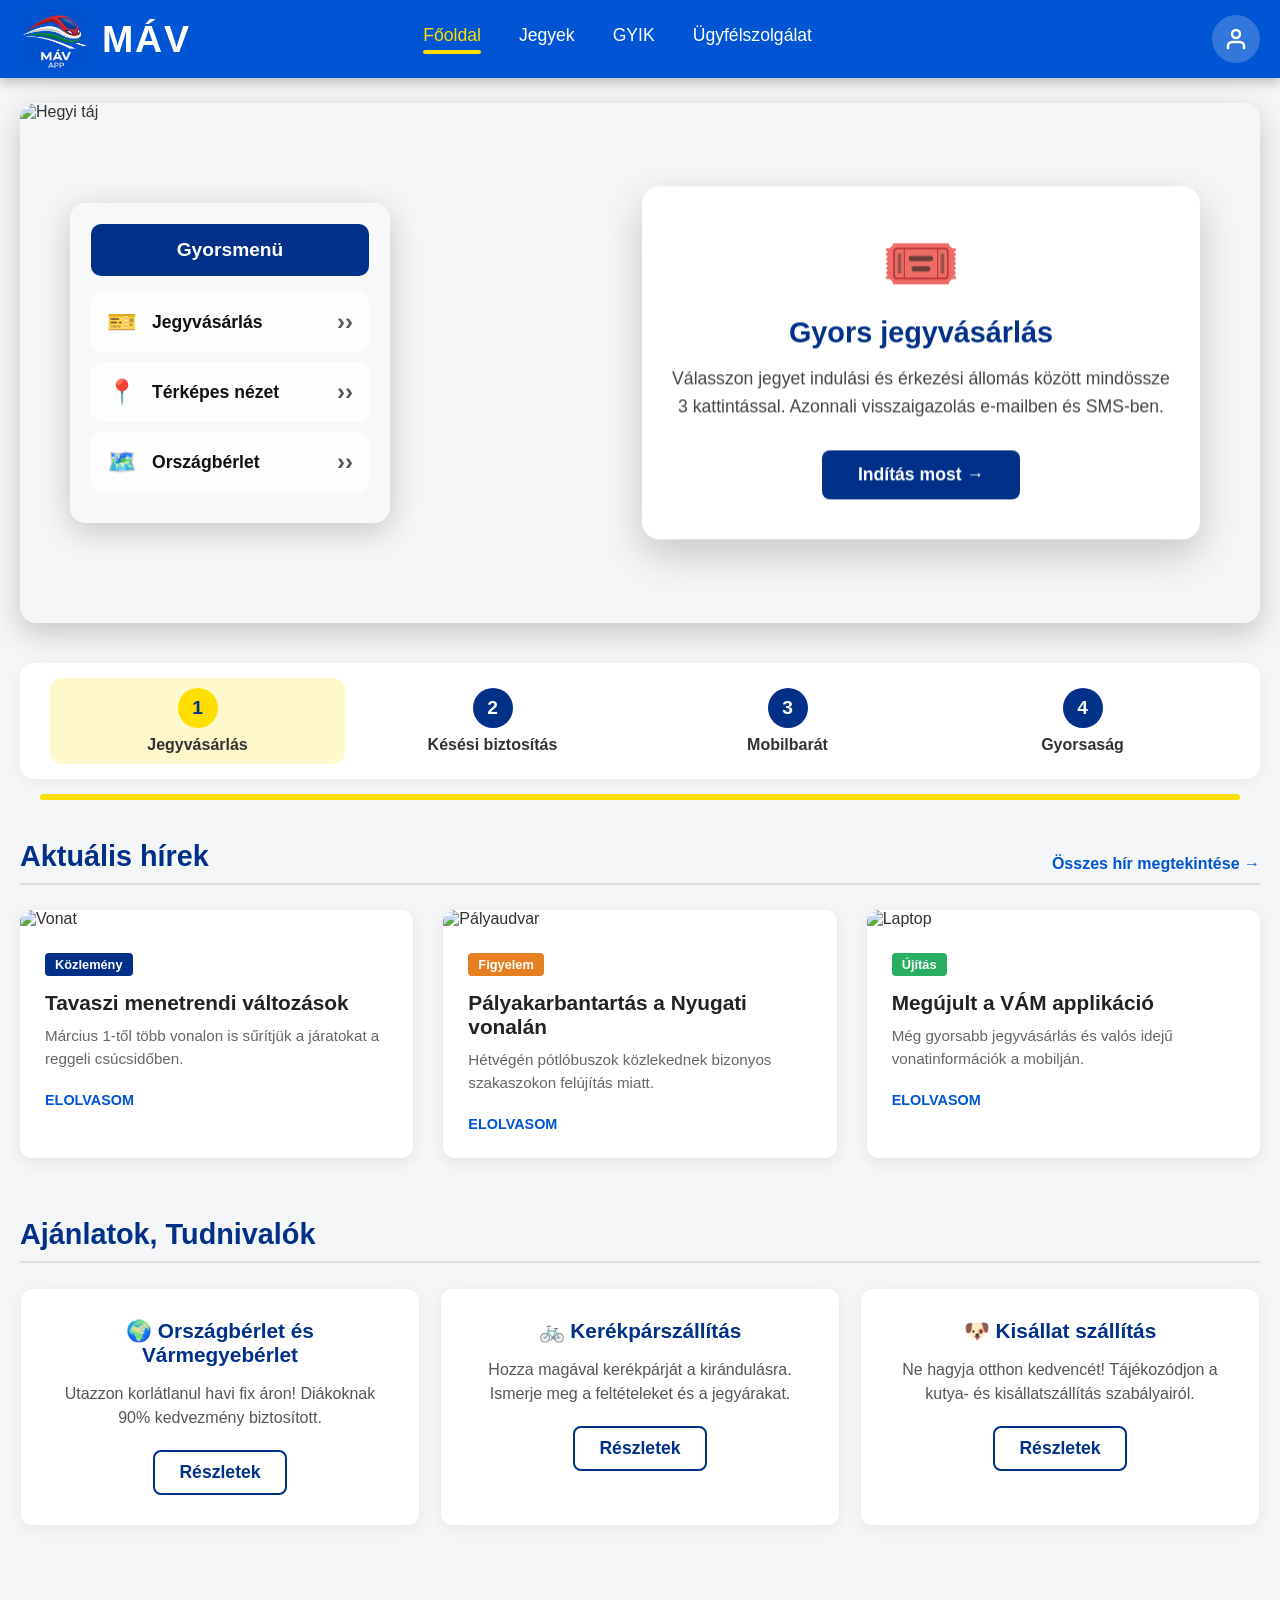
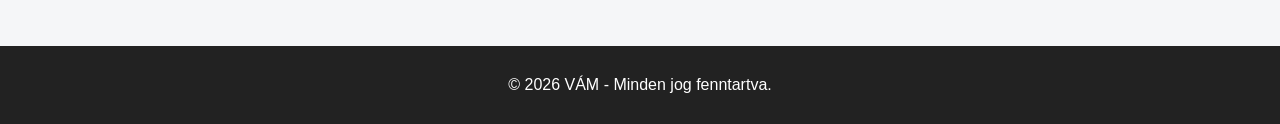
==== index.html @ de253c93 "update" ====
<!doctype html>
<html lang="hu">
  <head>
    <meta charset="UTF-8" />
    <meta name="viewport" content="width=device-width, initial-scale=1.0" />
    <title>MÁV - Jegyvásárlás, Menetrend</title>
    <link rel="stylesheet" href="style.css" />
  </head>
  <body>
    <header class="topbar">
      <div class="navbar">
        <div class="logo-section">
          <img src="./images/ujlogo.png" alt="VÁM Logo" class="logo" />
          <span class="logo-text">MÁV</span>
        </div>

        <div class="nav-menu">
          <a href="index.html" class="nav-link active">Főoldal</a>
          <a href="jegyek.html" class="nav-link">Jegyek</a>
          <a href="gyik.html" class="nav-link">GYIK</a>
          <a href="kapcsolat.html" class="nav-link">Ügyfélszolgálat</a>
        </div>

        <div class="user-menu-container" style="position: relative; justify-self: end;">
          <button class="search-button" id="login-trigger" aria-label="Bejelentkezés">
            <svg width="24" height="24" viewBox="0 0 24 24" fill="none" stroke="white" stroke-width="2.5" stroke-linecap="round" stroke-linejoin="round">
              <path d="M20 21v-2a4 4 0 0 0-4-4H8a4 4 0 0 0-4 4v2"></path>
              <circle cx="12" cy="7" r="4"></circle>
            </svg>
          </button>

          <div class="login-dropdown" id="login-dropdown">
            <h3>Bejelentkezés</h3>
            <form>
              <input type="text" placeholder="Felhasználónév vagy e-mail" class="input-field" style="width: 100%; margin-bottom: 10px; padding: 8px; border-radius: 4px; border: 1px solid #ccc;" />
              <input type="password" placeholder="Jelszó" class="input-field" style="width: 100%; margin-bottom: 10px; padding: 8px; border-radius: 4px; border: 1px solid #ccc;" />
              <div class="login-options" style="display: flex; justify-content: space-between; align-items: center; margin-bottom: 15px; font-size: 0.85rem;">
                <label style="display: flex; align-items: center; gap: 5px;">
                  <input type="checkbox"> Emlékezz rám
                </label>
                <a href="elfelejtett-jelszo.html" style="color: #0055d4; text-decoration: none;">Elfelejtett jelszó?</a>
              </div>
              <button type="submit" class="dynamic-btn" style="width: 100%; margin-top: 5px;">Belépés</button>
              <p style="text-align: center; font-size: 0.85rem; margin-top: 15px;">
                Nincs még fiókja? <a href="regisztracio.html" style="color: #0055d4; text-decoration: none; font-weight: bold;">Regisztráció</a>
              </p>
            </form>
          </div>
        </div>
      </div>
    </header>

    <main id="main-content">
      <div id="page-home" class="page-section active">
        <div class="hero-container">
          <div class="hero">
            <img src="https://picsum.photos/id/1015/1400/520" alt="Hegyi táj" class="hero-bg" />

            <div class="service-panel">
              <div class="panel-title">Gyorsmenü</div>
              <a href="jegyek.html" class="service-row">
                <span class="icon">🎫</span> Jegyvásárlás <span class="arrow">››</span>
              </a>
              <a href="#" class="service-row">
                <span class="icon">📍</span> Térképes nézet <span class="arrow">››</span>
              </a>
              <a href="#" class="service-row">
                <span class="icon">🗺️</span> Országbérlet <span class="arrow">››</span>
              </a>
            </div>

            <div class="dynamic-panel" id="dynamic-panel">
              <div class="dynamic-box">
                <div class="dynamic-icon" id="dynamic-icon">🎟️</div>
                <h3 id="dynamic-title">Gyors jegyvásárlás</h3>
                <p id="dynamic-desc">
                  Válasszon jegyet indulási és érkezési állomás között mindössze 3 kattintással. Azonnali visszaigazolás e-mailben és SMS-ben.
                </p>
                <a href="jegyek.html" class="dynamic-btn">Indítás most →</a>
              </div>
            </div>
          </div>
        </div>

        <div class="progress-section">
          <div class="progress-bar">
            <div class="step active" data-step="1">
              <div class="number">1</div>
              <div class="label">Jegyvásárlás</div>
            </div>
            <div class="step" data-step="2">
              <div class="number">2</div>
              <div class="label">Késési biztosítás</div>
            </div>
            <div class="step" data-step="3">
              <div class="number">3</div>
              <div class="label">Mobilbarát</div>
            </div>
            <div class="step" data-step="4">
              <div class="number">4</div>
              <div class="label">Gyorsaság</div>
            </div>
          </div>
          <div class="progress-track">
            <div class="progress-fill" id="main-progress"></div>
          </div>
        </div>

        <div class="content-container">
          <div class="section-header">
            <h2>Aktuális hírek</h2>
            <a href="#" class="view-all">Összes hír megtekintése &rarr;</a>
          </div>
          <div class="card-grid">
            <div class="news-card">
              <img src="https://picsum.photos/id/1033/400/250" alt="Vonat" />
              <div class="card-content">
                <span class="badge">Közlemény</span>
                <h3>Tavaszi menetrendi változások</h3>
                <p>Március 1-től több vonalon is sűrítjük a járatokat a reggeli csúcsidőben.</p>
                <a href="#" class="read-more">Elolvasom</a>
              </div>
            </div>
            <div class="news-card">
              <img src="https://picsum.photos/id/1070/400/250" alt="Pályaudvar" />
              <div class="card-content">
                <span class="badge warning">Figyelem</span>
                <h3>Pályakarbantartás a Nyugati vonalán</h3>
                <p>Hétvégén pótlóbuszok közlekednek bizonyos szakaszokon felújítás miatt.</p>
                <a href="#" class="read-more">Elolvasom</a>
              </div>
            </div>
            <div class="news-card">
              <img src="https://picsum.photos/id/119/400/250" alt="Laptop" />
              <div class="card-content">
                <span class="badge success">Újítás</span>
                <h3>Megújult a VÁM applikáció</h3>
                <p>Még gyorsabb jegyvásárlás és valós idejű vonatinformációk a mobilján.</p>
                <a href="#" class="read-more">Elolvasom</a>
              </div>
            </div>
          </div>

          <div class="section-header" style="margin-top: 60px">
            <h2>Ajánlatok, Tudnivalók</h2>
          </div>
          <div class="offers-grid">
            <div class="offer-box">
              <h3>🌍 Országbérlet és Vármegyebérlet</h3>
              <p>Utazzon korlátlanul havi fix áron! Diákoknak 90% kedvezmény biztosított.</p>
              <button class="dynamic-btn outline">Részletek</button>
            </div>
            <div class="offer-box">
              <h3>🚲 Kerékpárszállítás</h3>
              <p>Hozza magával kerékpárját a kirándulásra. Ismerje meg a feltételeket és a jegyárakat.</p>
              <button class="dynamic-btn outline">Részletek</button>
            </div>
            <div class="offer-box">
              <h3>🐶 Kisállat szállítás</h3>
              <p>Ne hagyja otthon kedvencét! Tájékozódjon a kutya- és kisállatszállítás szabályairól.</p>
              <button class="dynamic-btn outline">Részletek</button>
            </div>
          </div>
        </div>
      </div>

  <div id="news-modal" class="modal">
  <div class="modal-content">
    <span class="close-modal">&times;</span>
    <div id="modal-body">
      </div>
  </div>
</div>
    </main>

    <footer class="footer">
      <p>&copy; 2026 VÁM - Minden jog fenntartva.</p>
    </footer>

    <script src="script.js"></script>
  </body>
</html>
---- style.css ----
* {
  margin: 0;
  padding: 0;
  box-sizing: border-box;
  user-select: none;
}

body {
  font-family:
    -apple-system, BlinkMacSystemFont, "Segoe UI", Roboto, sans-serif;
  background: #f5f6f8;
  color: #333;
  display: flex;
  flex-direction: column;
  min-height: 100vh;
}

main {
  flex: 1; /* Ez kitolja a footert az oldal aljára, ha kevés a tartalom */
}

/* Modál alapstílus */
.modal {
  display: none; 
  position: fixed; 
  z-index: 1001; 
  left: 0;
  top: 0;
  width: 100%; 
  height: 100%; 
  background-color: rgba(0,0,0,0.6); /* Sötétített háttér */
  backdrop-filter: blur(5px);
}


/* Modál fehér doboza */


@keyframes modalAnim {
  from { transform: translateY(-50px); opacity: 0; }
  to { transform: translateY(0); opacity: 1; }
}

/* Modál fehér doboza */
.modal-content {
  background-color: #fefefe;
  margin: 5% auto; /* Kicsit feljebb hoztuk */
  padding: 40px 30px 30px 30px; /* A felső padding (40px) helyet ad az X-nek */
  border-radius: 15px;
  width: 90%;
  max-width: 650px;
  position: relative;
  box-shadow: 0 10px 40px rgba(0,0,0,0.4);
}

/* Bezáró gomb pozícionálása, hogy ne lógjon a képbe */
.close-modal {
  position: absolute;
  right: 15px;
  top: 10px; /* Feljebb toltuk a fehér keretre */
  color: #333;
  font-size: 32px;
  font-weight: 300; /* Vékonyabb, modernebb X */
  cursor: pointer;
  z-index: 10; /* Hogy biztosan a kép felett legyen */
  line-height: 1;
  transition: color 0.2s;
}

.close-modal:hover {
  color: #003087;
}

/* Kép formázása a modálon belül */
#modal-body img {
  width: 100%;
  height: auto;
  border-radius: 8px;
  margin-top: 5px; /* Kicsit eltoljuk az X alól */
  display: block;
}

.close-modal:hover { color: #003087; }

#modal-body h2 { color: #003087; margin-bottom: 15px; }
#modal-body img { width: 100%; border-radius: 10px; margin-bottom: 15px; }

.footer {
  background: #003087;
  color: white;
  padding: 20px;
  text-align: center;
  width: 100%;
}
/* Navigáció */
.topbar {
  background: linear-gradient(to right, #0055d4, #0055d4);
  padding: 0 20px;
  box-shadow: 0 4px 12px rgba(0, 0, 0, 0.25);
  position: sticky;
  top: 0;
  z-index: 100;
}

.navbar {
  max-width: 1400px;
  margin: 0 auto;
  height: 78px;
  display: grid; /* Flex helyett Grid */
  grid-template-columns: 1fr auto 1fr; /* Három egyenlő oszlop: Bal, Közép, Jobb */
  align-items: center;
}

/* A logó maradjon a bal szélén a saját oszlopának */
.logo-section {
  display: flex;
  align-items: center;
  gap: 12px;
  justify-self: start;
}

/* A menü legyen a középső oszlop közepén */
.nav-menu {
  display: flex;
  gap: 38px;
  justify-self: center; /* Ez teszi abszolút középre */
}

/* A gomb pedig a jobb oldali oszlop végén */
.search-button {
  justify-self: end; /* Ez tolja ki a jobb szélére */
  background: rgba(255, 255, 255, 0.2);
  border: none;
  width: 48px;
  height: 48px;
  border-radius: 50%;
  display: flex;
  align-items: center;
  justify-content: center;
  cursor: pointer;
  transition: all 0.3s;
}
.logo {
  display: flex;
  align-items: center;
  height: 70px;
  width: 70px;
}
.logo-text {
  color: white;
  font-size: 2.35rem;
  font-weight: 800;
  letter-spacing: 1.8px;
}

.nav-menu {
  display: flex;
  gap: 38px;
}
.nav-link {
  color: white;
  text-decoration: none;
  font-size: 1.1rem;
  font-weight: 500;
  position: relative;
  padding-bottom: 8px;
  transition: color 0.3s;
}
.nav-link:hover,
.nav-link.active {
  color: #ffde00;
}
.nav-link::after {
  content: "";
  position: absolute;
  bottom: 0;
  left: 0;
  width: 0;
  height: 4px;
  background: #ffde00;
  transition: width 0.35s ease;
  border-radius: 2px;
}
.nav-link:hover::after,
.nav-link.active::after {
  width: 100%;
}

.search-button {
  margin-left: 400px; /* Növeld ezt az értéket (pl. 80px vagy 100px), amíg elég jobbra nem kerül */
  background: rgba(255, 255, 255, 0.2);
  background: rgba(255, 255, 255, 0.2);
  border: none;
  width: 48px;
  height: 48px;
  border-radius: 50%;
  display: flex;
  align-items: center;
  justify-content: center;
  cursor: pointer;
  transition: all 0.3s;
}
.search-button:hover {
  background: rgba(255, 255, 255, 0.35);
  transform: scale(1.05);
}

/* Oldalak logikája */
.page-section {
  display: none;
  animation: fadeIn 0.4s ease-in-out;
}
.page-section.active {
  display: block;
}

@keyframes fadeIn {
  from {
    opacity: 0;
    transform: translateY(10px);
  }
  to {
    opacity: 1;
    transform: translateY(0);
  }
}

/* Hero */
.hero-container {
  max-width: 1400px;
  margin: 25px auto 40px;
  padding: 0 20px;
}
.hero {
  position: relative;
  border-radius: 16px;
  overflow: hidden;
  box-shadow: 0 10px 30px rgba(0, 0, 0, 0.2);
}
.hero-bg {
  width: 100%;
  height: 520px;
  object-fit: cover;
  display: block;
}

/* Service Panel */
.service-panel {
  position: absolute;
  top: 50%;
  left: 50px;
  transform: translateY(-50%);
  width: 320px;
  background: rgba(255, 255, 255, 0.25);
  backdrop-filter: blur(16px);
  -webkit-backdrop-filter: blur(16px);
  border: 1px solid rgba(255, 255, 255, 0.4);
  border-radius: 16px;
  padding: 20px;
  box-shadow: 0 8px 32px rgba(0, 0, 0, 0.2);
}
.panel-title {
  background: #003087;
  color: white;
  padding: 15px;
  text-align: center;
  font-size: 1.2rem;
  font-weight: 700;
  border-radius: 10px;
  margin-bottom: 16px;
}
.service-row {
  display: flex;
  align-items: center;
  gap: 15px;
  padding: 16px;
  color: #111;
  text-decoration: none;
  font-size: 1.1rem;
  font-weight: 600;
  background: rgba(255, 255, 255, 0.7);
  margin-bottom: 10px;
  border-radius: 10px;
  transition: all 0.3s;
}
.service-row:hover {
  background: #ffde00;
  color: #003087;
  transform: translateX(5px);
  box-shadow: 0 4px 12px rgba(0, 0, 0, 0.1);
}
.icon {
  font-size: 1.5rem;
}
.arrow {
  margin-left: auto;
  font-size: 1.5rem;
  opacity: 0.7;
}

/* Dynamic Panel */
.dynamic-panel {
  position: absolute;
  top: 50%;
  right: 60px;
  transform: translateY(-50%);
  width: 45%;
}
.dynamic-box {
  background: rgba(255, 255, 255, 0.95);
  backdrop-filter: blur(16px);
  border-radius: 18px;
  padding: 40px 30px;
  text-align: center;
  box-shadow: 0 15px 40px rgba(0, 0, 0, 0.2);
}
.dynamic-icon {
  font-size: 4rem;
  margin-bottom: 15px;
}
.dynamic-box h3 {
  font-size: 1.8rem;
  color: #003087;
  margin-bottom: 15px;
}
.dynamic-box p {
  font-size: 1.1rem;
  color: #444;
  line-height: 1.6;
  margin-bottom: 30px;
}
.dynamic-btn {
  display: inline-block;
  background: #003087;
  color: white;
  padding: 14px 36px;
  border-radius: 8px;
  text-decoration: none;
  font-weight: 600;
  font-size: 1.1rem;
  border: none;
  cursor: pointer;
  transition: all 0.3s;
}
.dynamic-btn:hover {
  background: #0044aa;
  transform: translateY(-2px);
  box-shadow: 0 5px 15px rgba(0, 48, 135, 0.3);
}
.dynamic-btn.outline {
  background: transparent;
  color: #003087;
  border: 2px solid #003087;
  padding: 10px 24px;
}
.dynamic-btn.outline:hover {
  background: #003087;
  color: white;
}

/* Progress Section */
.progress-section {
  max-width: 1400px;
  margin: 40px auto;
  padding: 0 20px;
}
.progress-bar {
  display: flex;
  justify-content: space-between;
  background: white;
  border-radius: 14px;
  padding: 15px 30px;
  box-shadow: 0 4px 15px rgba(0, 0, 0, 0.05);
  margin-bottom: 15px;
}
.step {
  display: flex;
  flex-direction: column;
  align-items: center;
  gap: 8px;
  cursor: pointer;
  padding: 10px 20px;
  border-radius: 12px;
  transition: all 0.3s;
  flex: 1;
  text-align: center;
}
.step:hover {
  background: #f8f9fa;
}
.step.active {
  background: #fff8cc;
}
.step.active .number {
  background: #ffde00;
  color: #003087;
}
.number {
  width: 40px;
  height: 40px;
  background: #003087;
  color: white;
  border-radius: 50%;
  display: flex;
  align-items: center;
  justify-content: center;
  font-weight: bold;
  font-size: 1.2rem;
  transition: all 0.3s;
}
.label {
  font-size: 1rem;
  font-weight: 600;
  color: #333;
}
.progress-track {
  height: 6px;
  background: #e0e0e0;
  border-radius: 4px;
  overflow: hidden;
  margin: 0 20px;
}
.progress-fill {
  height: 100%;
  background: #ffde00;
  width: 0%;
}

/* Általános konténer belső oldalakhoz és grid-hez */
.content-container {
  max-width: 1400px;
  margin: 0 auto 60px;
  padding: 0 20px;
}
.inner-page {
  background: white;
  padding: 40px;
  border-radius: 16px;
  box-shadow: 0 5px 20px rgba(0, 0, 0, 0.05);
  margin-top: 40px;
}
.inner-page h2 {
  color: #003087;
  margin-bottom: 30px;
  border-bottom: 3px solid #ffde00;
  display: inline-block;
  padding-bottom: 10px;
}

/* Hírek szekció (ÚJ) */
.section-header {
  display: flex;
  justify-content: space-between;
  align-items: flex-end;
  margin-bottom: 25px;
  border-bottom: 2px solid #ddd;
  padding-bottom: 10px;
}
.section-header h2 {
  color: #003087;
  font-size: 1.8rem;
}
.view-all {
  color: #0055d4;
  text-decoration: none;
  font-weight: 600;
}
.view-all:hover {
  text-decoration: underline;
}

.card-grid {
  display: grid;
  grid-template-columns: repeat(auto-fit, minmax(300px, 1fr));
  gap: 30px;
}
.news-card {
  background: white;
  border-radius: 12px;
  overflow: hidden;
  box-shadow: 0 4px 15px rgba(0, 0, 0, 0.08);
  transition: transform 0.3s;
}
.news-card:hover {
  transform: translateY(-5px);
  box-shadow: 0 8px 25px rgba(0, 0, 0, 0.15);
}
.news-card img {
  width: 100%;
  height: 200px;
  object-fit: cover;
}
.card-content {
  padding: 25px;
}
.badge {
  display: inline-block;
  background: #003087;
  color: white;
  padding: 4px 10px;
  border-radius: 4px;
  font-size: 0.8rem;
  font-weight: bold;
  margin-bottom: 15px;
}
.badge.warning {
  background: #e67e22;
}
.badge.success {
  background: #27ae60;
}
.card-content h3 {
  font-size: 1.3rem;
  margin-bottom: 10px;
  color: #222;
}
.card-content p {
  color: #666;
  margin-bottom: 20px;
  line-height: 1.5;
  font-size: 0.95rem;
}
.read-more {
  color: #0055d4;
  font-weight: bold;
  text-decoration: none;
  text-transform: uppercase;
  font-size: 0.9rem;
}
.read-more:hover {
  color: #003087;
  text-decoration: underline;
}

/* Ajánlatok szekció (ÚJ) */
.offers-grid {
  display: grid;
  grid-template-columns: repeat(3, 1fr);
  gap: 20px;
}
.offer-box {
  background: white;
  padding: 30px;
  border-radius: 12px;
  border: 1px solid #eee;
  text-align: center;
  box-shadow: 0 4px 15px rgba(0, 0, 0, 0.05);
}
.offer-box h3 {
  color: #003087;
  margin-bottom: 15px;
  font-size: 1.3rem;
}
.offer-box p {
  color: #555;
  margin-bottom: 20px;
  line-height: 1.5;
}

/* Formák, Inputok (Jegyek és Ügyfélszolgálat) */
.ticket-form-container {
  background: #f8f9fa;
  padding: 30px;
  border-radius: 12px;
}
.ticket-form {
  display: flex;
  align-items: flex-end;
  gap: 15px;
  flex-wrap: wrap;
}
.form-group {
  display: flex;
  flex-direction: column;
  gap: 8px;
  flex: 1;
  min-width: 200px;
}
.form-group label {
  font-weight: 600;
  color: #444;
  font-size: 0.95rem;
}
.form-group input,
.form-group select,
.input-field {
  padding: 14px;
  border: 1px solid #ccc;
  border-radius: 8px;
  font-size: 1rem;
  outline: none;
  transition: border 0.3s;
  width: 100%;
}
.form-group input:focus,
.form-group select:focus,
.input-field:focus {
  border-color: #003087;
  box-shadow: 0 0 0 3px rgba(0, 48, 135, 0.1);
}
.form-icon {
  font-size: 2rem;
  color: #003087;
  padding-bottom: 5px;
}

/* GYIK */
.faq-list {
  display: flex;
  flex-direction: column;
  gap: 15px;
}
.faq-item {
  background: #f8f9fa;
  padding: 20px;
  border-radius: 8px;
  border-left: 4px solid #003087;
}
.faq-item h4 {
  margin-bottom: 8px;
  color: #222;
  font-size: 1.1rem;
}
.faq-item p {
  color: #555;
  line-height: 1.5;
}

/* Kapcsolat Grid */
.contact-grid {
  display: grid;
  grid-template-columns: 1fr 1fr;
  gap: 40px;
}
.info-card {
  background: #f8f9fa;
  padding: 25px;
  border-radius: 12px;
  margin-bottom: 20px;
  text-align: center;
}
.info-card h3 {
  color: #003087;
  margin-bottom: 10px;
}
.contact-form {
  display: flex;
  flex-direction: column;
  gap: 15px;
}

/* Footer */
.footer {
  background: #222;
  color: white;
  text-align: center;
  padding: 30px;
  margin-top: 60px;
}

/* Reszponzivitás */
@media (max-width: 992px) {
  .hero-bg {
    height: 750px;
  }
  .service-panel {
    top: 20px;
    transform: none;
    left: 50%;
    transform: translateX(-50%);
    width: 90%;
  }
  .dynamic-panel {
    top: auto;
    bottom: 30px;
    right: 50%;
    transform: translateX(50%);
    width: 90%;
  }
  .dynamic-box {
    padding: 20px;
    width: 100%;
  }
  .offers-grid,
  .contact-grid {
    grid-template-columns: 1fr;
  }
  .ticket-form {
    flex-direction: column;
    align-items: stretch;
  }
  .form-icon {
    display: none;
  }
}

/* Login Dropdown Stílusok */
.login-dropdown {
  position: absolute;
  top: 60px;
  right: 0;
  width: 300px;
  background: white;
  border-radius: 12px;
  box-shadow: 0 10px 25px rgba(0, 0, 0, 0.2);
  padding: 20px;
  display: none; /* Alapból rejtve */
  z-index: 1000;
}

.login-dropdown.active {
  display: block;
  animation: fadeIn 0.3s ease;
}

.login-dropdown h3 {
  margin-bottom: 15px;
  color: #003087;
  font-size: 1.2rem;
}

.login-dropdown .input-field {
  width: 100%;
  margin-bottom: 12px;
  padding: 10px;
  border: 1px solid #ddd;
  border-radius: 6px;
}

.login-options {
  display: flex;
  justify-content: space-between;
  align-items: center;
  font-size: 0.85rem;
  margin-bottom: 15px;
}

.login-options a {
  color: #0055d4;
  text-decoration: none;
}

.reg-text {
  text-align: center;
  font-size: 0.85rem;
  margin-top: 15px;
}

@keyframes fadeIn {
  from {
    opacity: 0;
    transform: translateY(-10px);
  }
  to {
    opacity: 1;
    transform: translateY(0);
  }
}
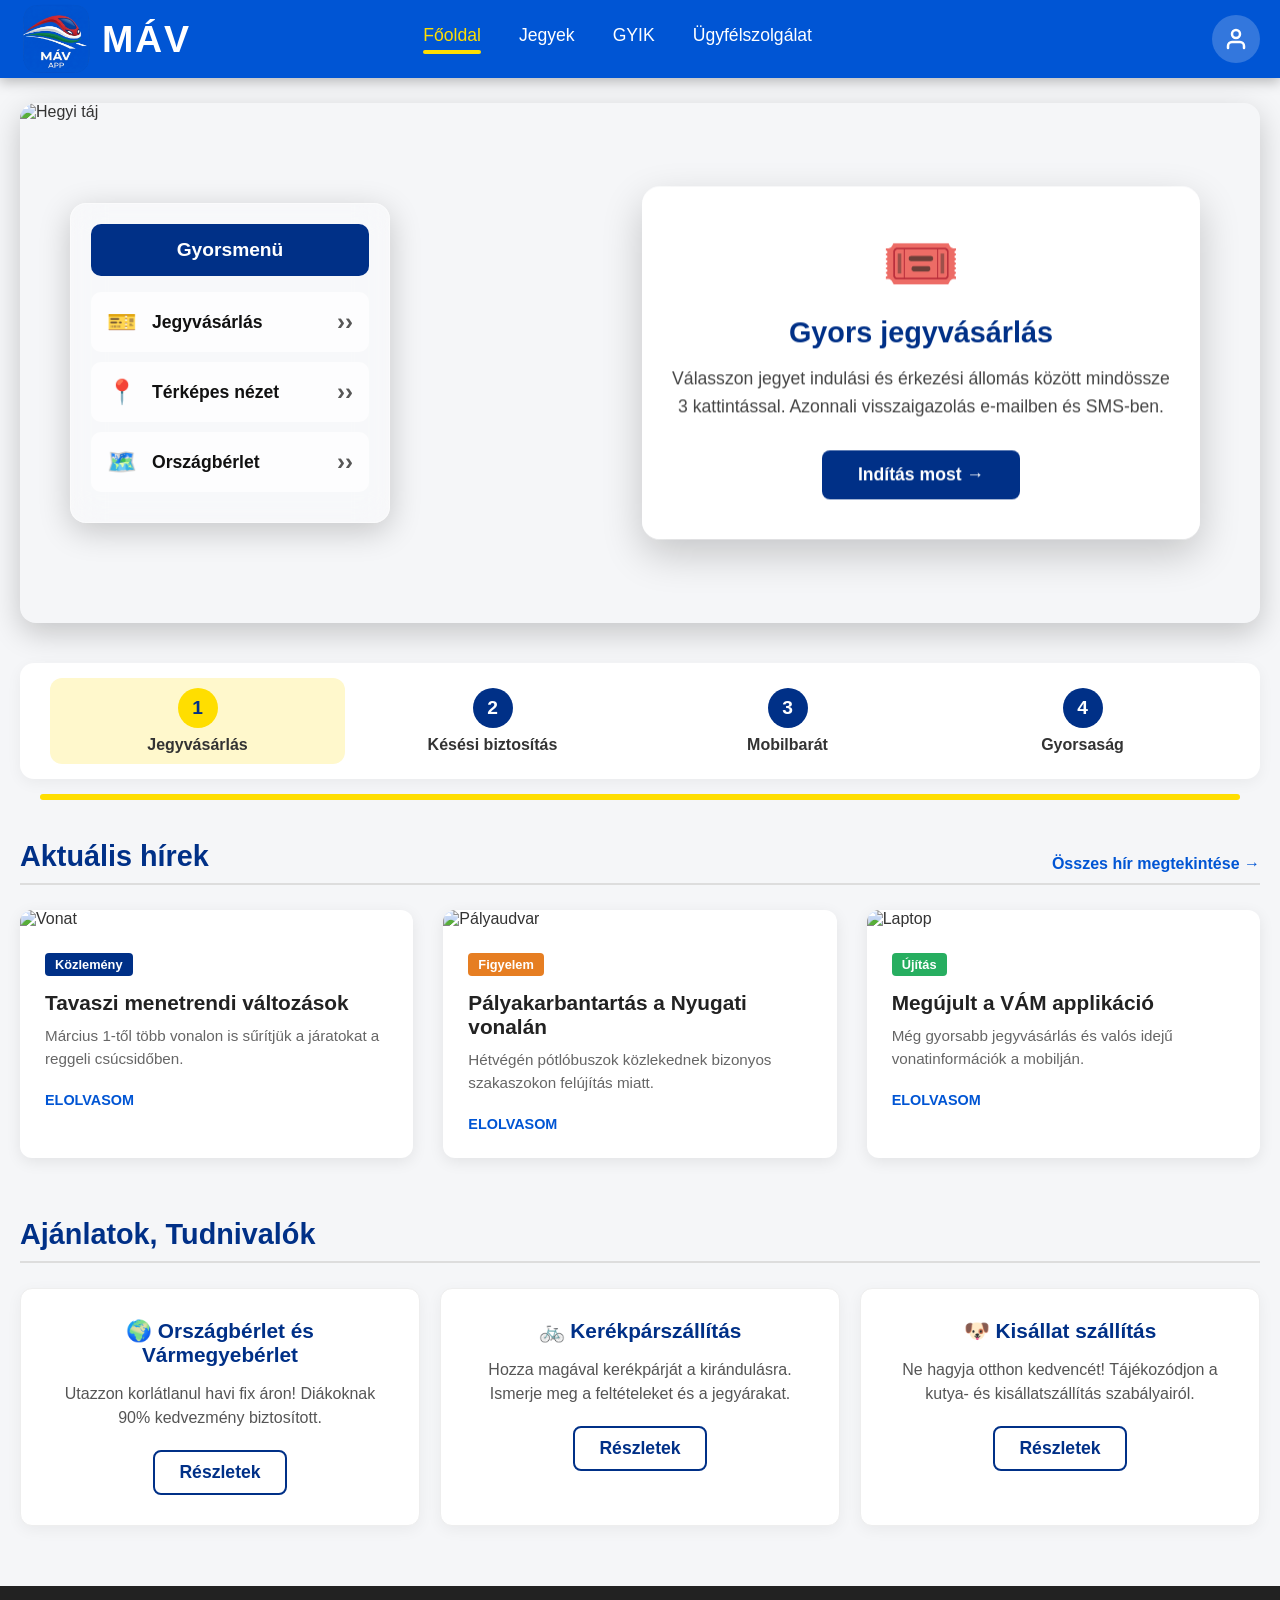
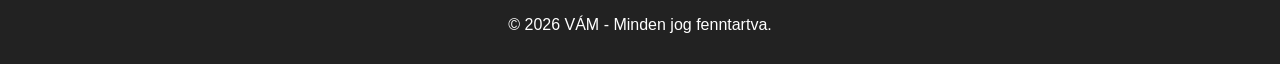
==== commit 858b95ac: "Revert "Merge branch 'main' of https://github.com/hszabolcss/M-vER" This reverts commit 2b59473ef13a" ====
--- a/index.html
+++ b/index.html
@@ -38,7 +38,7 @@
                 <label style="display: flex; align-items: center; gap: 5px;">
                   <input type="checkbox"> Emlékezz rám
                 </label>
-                <a href="elfelejtett-jelszo.html" style="color: #0055d4; text-decoration: none;">Elfelejtett jelszó?</a>
+                <a href="#" style="color: #0055d4; text-decoration: none;">Elfelejtett jelszó?</a>
               </div>
               <button type="submit" class="dynamic-btn" style="width: 100%; margin-top: 5px;">Belépés</button>
               <p style="text-align: center; font-size: 0.85rem; margin-top: 15px;">
@@ -163,14 +163,6 @@
           </div>
         </div>
       </div>
-
-  <div id="news-modal" class="modal">
-  <div class="modal-content">
-    <span class="close-modal">&times;</span>
-    <div id="modal-body">
-      </div>
-  </div>
-</div>
     </main>
 
     <footer class="footer">
--- a/style.css
+++ b/style.css
@@ -10,88 +10,8 @@
     -apple-system, BlinkMacSystemFont, "Segoe UI", Roboto, sans-serif;
   background: #f5f6f8;
   color: #333;
-  display: flex;
-  flex-direction: column;
-  min-height: 100vh;
-}
-
-main {
-  flex: 1; /* Ez kitolja a footert az oldal aljára, ha kevés a tartalom */
-}
-
-/* Modál alapstílus */
-.modal {
-  display: none; 
-  position: fixed; 
-  z-index: 1001; 
-  left: 0;
-  top: 0;
-  width: 100%; 
-  height: 100%; 
-  background-color: rgba(0,0,0,0.6); /* Sötétített háttér */
-  backdrop-filter: blur(5px);
-}
-
-
-/* Modál fehér doboza */
-
-
-@keyframes modalAnim {
-  from { transform: translateY(-50px); opacity: 0; }
-  to { transform: translateY(0); opacity: 1; }
-}
-
-/* Modál fehér doboza */
-.modal-content {
-  background-color: #fefefe;
-  margin: 5% auto; /* Kicsit feljebb hoztuk */
-  padding: 40px 30px 30px 30px; /* A felső padding (40px) helyet ad az X-nek */
-  border-radius: 15px;
-  width: 90%;
-  max-width: 650px;
-  position: relative;
-  box-shadow: 0 10px 40px rgba(0,0,0,0.4);
-}
-
-/* Bezáró gomb pozícionálása, hogy ne lógjon a képbe */
-.close-modal {
-  position: absolute;
-  right: 15px;
-  top: 10px; /* Feljebb toltuk a fehér keretre */
-  color: #333;
-  font-size: 32px;
-  font-weight: 300; /* Vékonyabb, modernebb X */
-  cursor: pointer;
-  z-index: 10; /* Hogy biztosan a kép felett legyen */
-  line-height: 1;
-  transition: color 0.2s;
-}
-
-.close-modal:hover {
-  color: #003087;
-}
-
-/* Kép formázása a modálon belül */
-#modal-body img {
-  width: 100%;
-  height: auto;
-  border-radius: 8px;
-  margin-top: 5px; /* Kicsit eltoljuk az X alól */
-  display: block;
-}
-
-.close-modal:hover { color: #003087; }
-
-#modal-body h2 { color: #003087; margin-bottom: 15px; }
-#modal-body img { width: 100%; border-radius: 10px; margin-bottom: 15px; }
-
-.footer {
-  background: #003087;
-  color: white;
-  padding: 20px;
-  text-align: center;
-  width: 100%;
-}
+}
+
 /* Navigáció */
 .topbar {
   background: linear-gradient(to right, #0055d4, #0055d4);
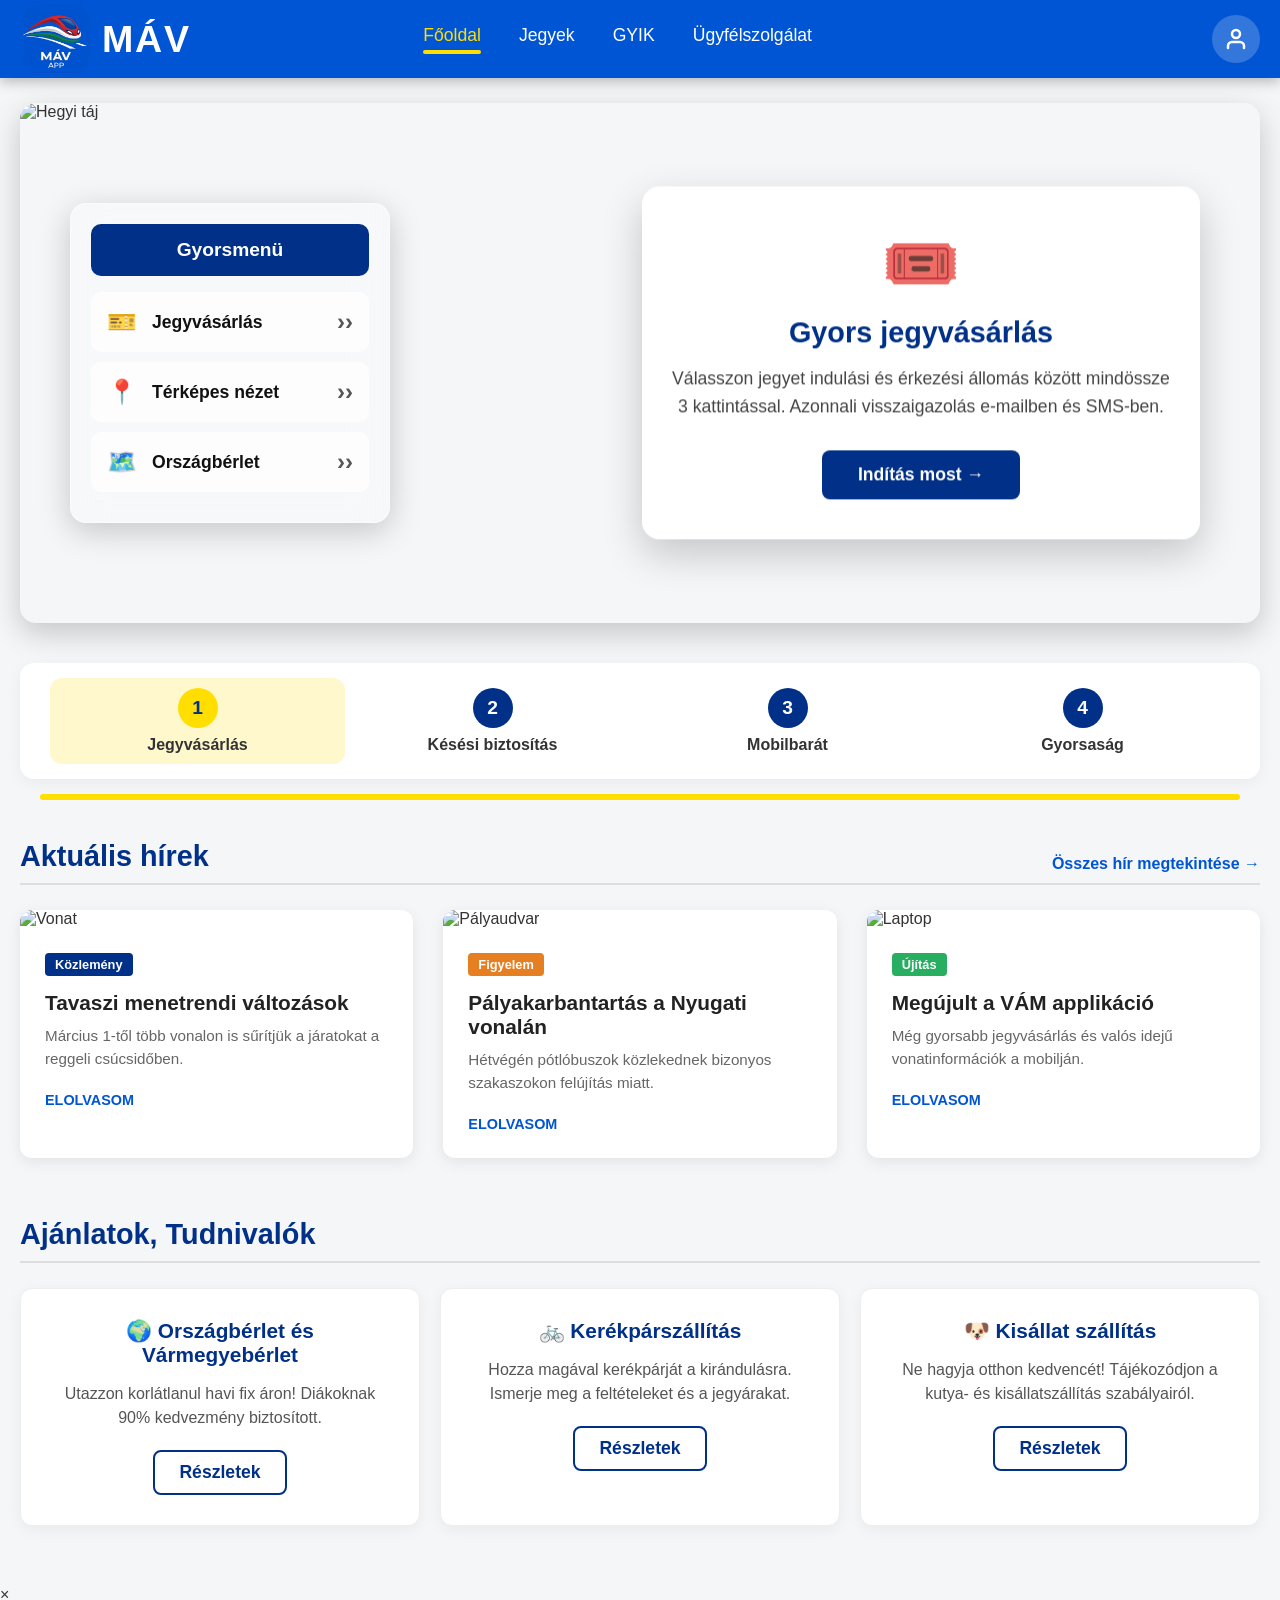
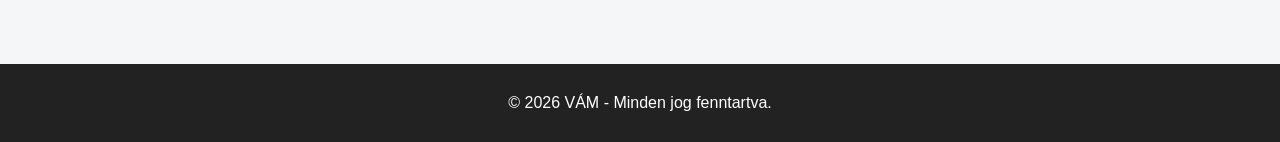
==== commit 782821fc: "update" ====
--- a/index.html
+++ b/index.html
@@ -38,7 +38,7 @@
                 <label style="display: flex; align-items: center; gap: 5px;">
                   <input type="checkbox"> Emlékezz rám
                 </label>
-                <a href="#" style="color: #0055d4; text-decoration: none;">Elfelejtett jelszó?</a>
+                <a href="elfelejtett-jelszo.html" style="color: #0055d4; text-decoration: none;">Elfelejtett jelszó?</a>
               </div>
               <button type="submit" class="dynamic-btn" style="width: 100%; margin-top: 5px;">Belépés</button>
               <p style="text-align: center; font-size: 0.85rem; margin-top: 15px;">
@@ -145,24 +145,32 @@
             <h2>Ajánlatok, Tudnivalók</h2>
           </div>
           <div class="offers-grid">
-            <div class="offer-box">
-              <h3>🌍 Országbérlet és Vármegyebérlet</h3>
-              <p>Utazzon korlátlanul havi fix áron! Diákoknak 90% kedvezmény biztosított.</p>
-              <button class="dynamic-btn outline">Részletek</button>
-            </div>
-            <div class="offer-box">
-              <h3>🚲 Kerékpárszállítás</h3>
-              <p>Hozza magával kerékpárját a kirándulásra. Ismerje meg a feltételeket és a jegyárakat.</p>
-              <button class="dynamic-btn outline">Részletek</button>
-            </div>
-            <div class="offer-box">
-              <h3>🐶 Kisállat szállítás</h3>
-              <p>Ne hagyja otthon kedvencét! Tájékozódjon a kutya- és kisállatszállítás szabályairól.</p>
-              <button class="dynamic-btn outline">Részletek</button>
-            </div>
-          </div>
+  <div class="offer-box">
+    <h3>🌍 Országbérlet és Vármegyebérlet</h3>
+    <p>Utazzon korlátlanul havi fix áron! Diákoknak 90% kedvezmény biztosított.</p>
+    <button class="dynamic-btn outline offer-btn" data-index="0">Részletek</button>
+  </div>
+  <div class="offer-box">
+    <h3>🚲 Kerékpárszállítás</h3>
+    <p>Hozza magával kerékpárját a kirándulásra. Ismerje meg a feltételeket és a jegyárakat.</p>
+    <button class="dynamic-btn outline offer-btn" data-index="1">Részletek</button>
+  </div>
+  <div class="offer-box">
+    <h3>🐶 Kisállat szállítás</h3>
+    <p>Ne hagyja otthon kedvencét! Tájékozódjon a kutya- és kisállatszállítás szabályairól.</p>
+    <button class="dynamic-btn outline offer-btn" data-index="2">Részletek</button>
+  </div>
+</div>
         </div>
       </div>
+
+  <div id="news-modal" class="modal">
+  <div class="modal-content">
+    <span class="close-modal">&times;</span>
+    <div id="modal-body">
+      </div>
+  </div>
+</div>
     </main>
 
     <footer class="footer">
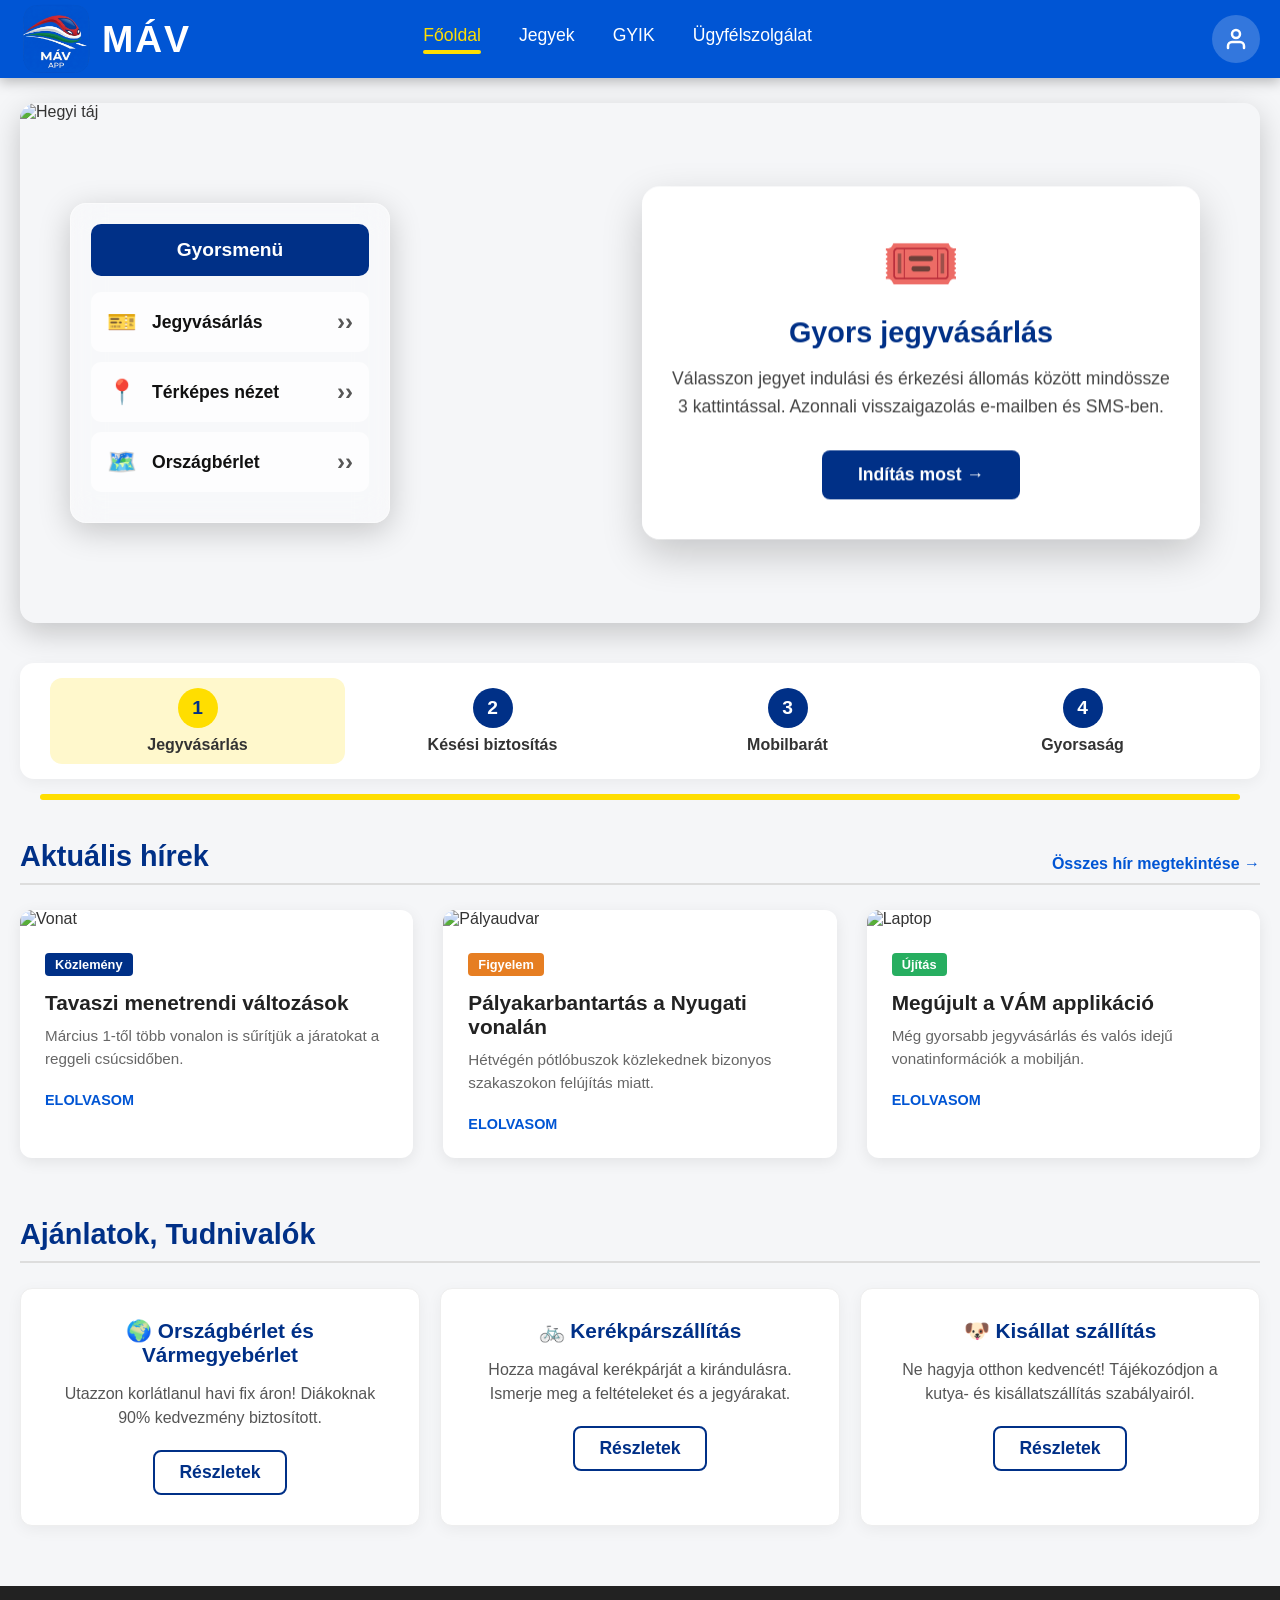
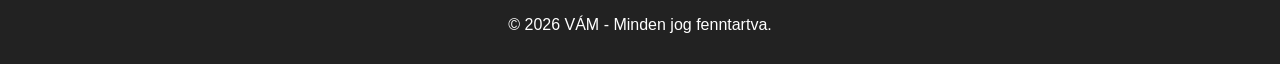
==== commit 9a120a8a: "Merge branch 'main' of https://github.com/hszabolcss/M-vER" ====
--- a/index.html
+++ b/index.html
@@ -38,7 +38,7 @@
                 <label style="display: flex; align-items: center; gap: 5px;">
                   <input type="checkbox"> Emlékezz rám
                 </label>
-                <a href="elfelejtett-jelszo.html" style="color: #0055d4; text-decoration: none;">Elfelejtett jelszó?</a>
+                <a href="#" style="color: #0055d4; text-decoration: none;">Elfelejtett jelszó?</a>
               </div>
               <button type="submit" class="dynamic-btn" style="width: 100%; margin-top: 5px;">Belépés</button>
               <p style="text-align: center; font-size: 0.85rem; margin-top: 15px;">
@@ -163,14 +163,6 @@
 </div>
         </div>
       </div>
-
-  <div id="news-modal" class="modal">
-  <div class="modal-content">
-    <span class="close-modal">&times;</span>
-    <div id="modal-body">
-      </div>
-  </div>
-</div>
     </main>
 
     <footer class="footer">
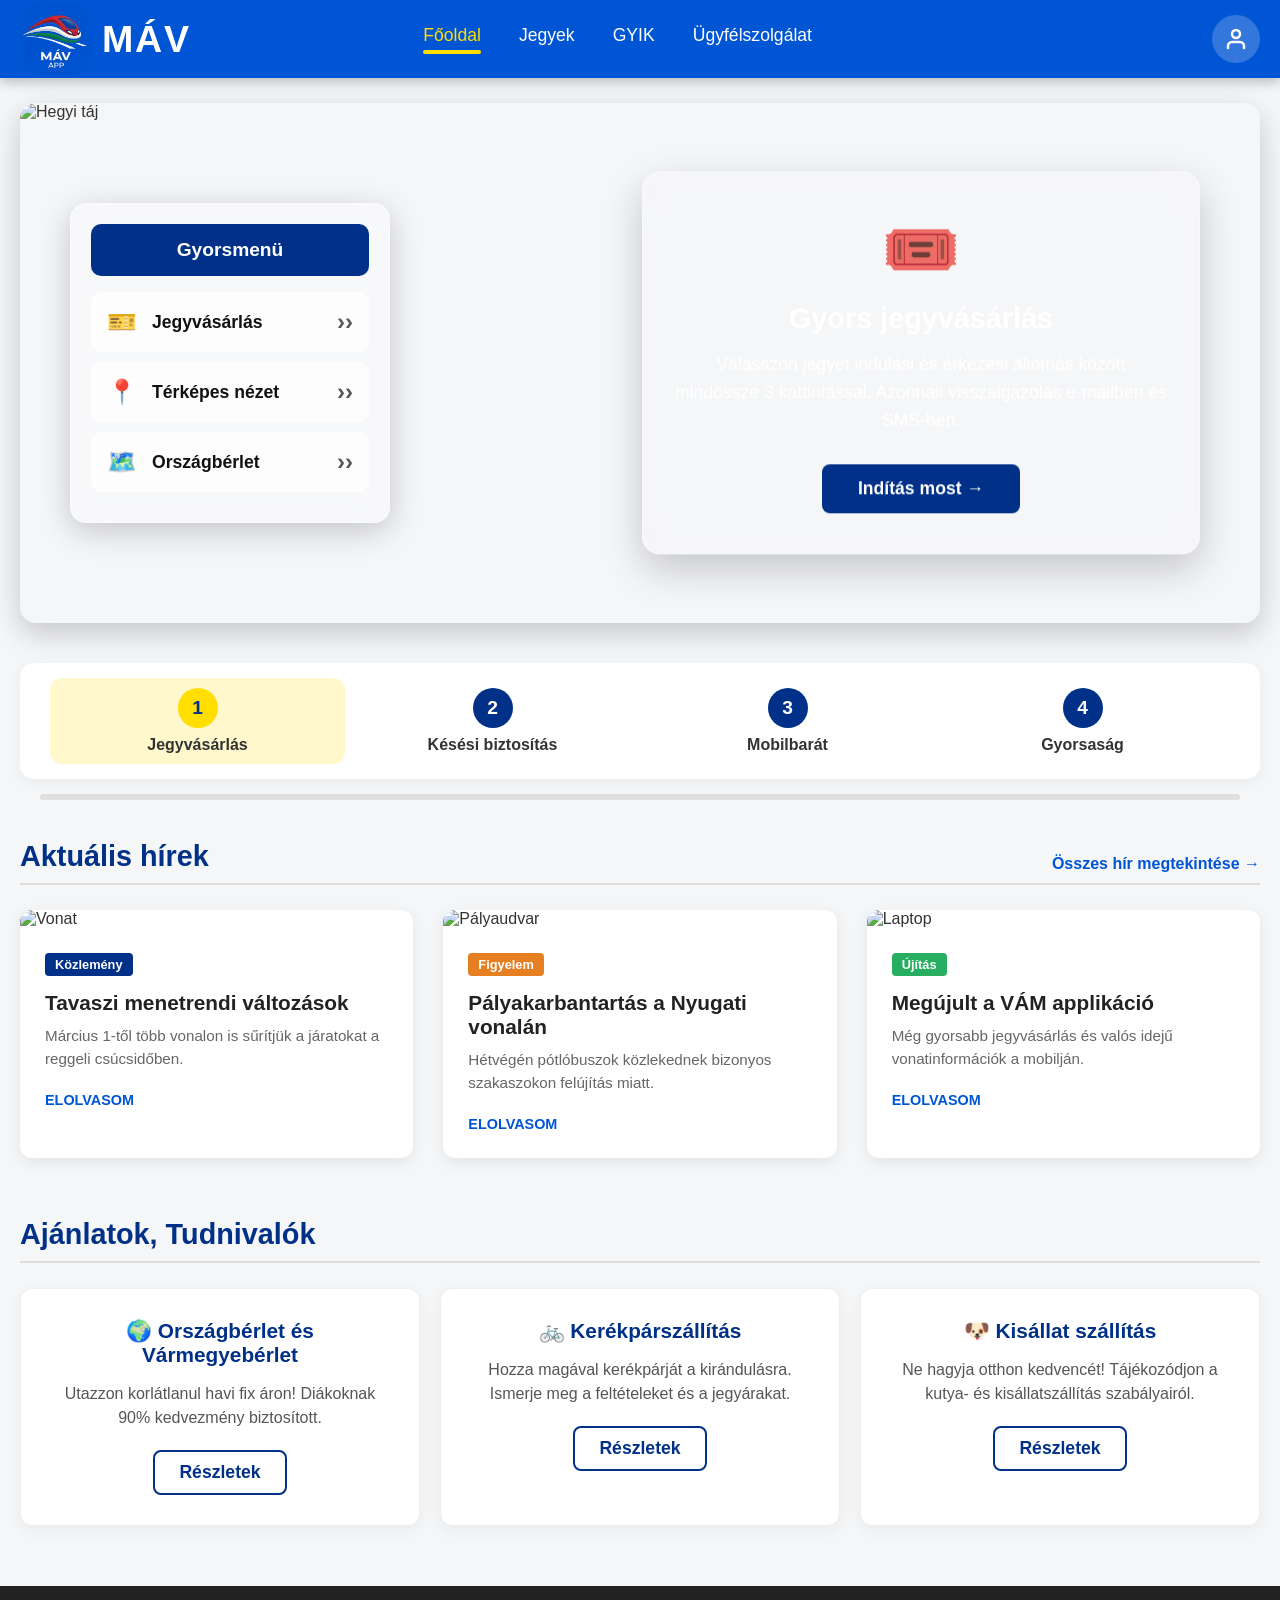
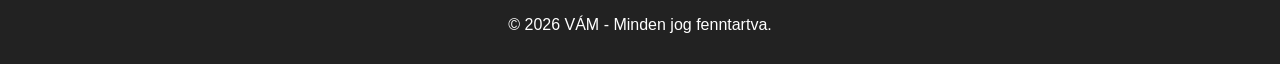
==== commit 5a9e7a7e: "merged jegyek" ====
--- a/index.html
+++ b/index.html
@@ -54,7 +54,7 @@
       <div id="page-home" class="page-section active">
         <div class="hero-container">
           <div class="hero">
-            <img src="https://picsum.photos/id/1015/1400/520" alt="Hegyi táj" class="hero-bg" />
+            <img src="https://images.unsplash.com/photo-1514828260103-1e9bf9a58446?fm=jpg&q=60&w=3000&auto=format&fit=crop&ixlib=rb-4.1.0&ixid=M3wxMjA3fDB8MHxzZWFyY2h8MTF8fHJhaWx3YXl8ZW58MHx8MHx8fDA%3D" alt="Hegyi táj" class="hero-bg" />
 
             <div class="service-panel">
               <div class="panel-title">Gyorsmenü</div>
@@ -145,22 +145,22 @@
             <h2>Ajánlatok, Tudnivalók</h2>
           </div>
           <div class="offers-grid">
-  <div class="offer-box">
-    <h3>🌍 Országbérlet és Vármegyebérlet</h3>
-    <p>Utazzon korlátlanul havi fix áron! Diákoknak 90% kedvezmény biztosított.</p>
-    <button class="dynamic-btn outline offer-btn" data-index="0">Részletek</button>
-  </div>
-  <div class="offer-box">
-    <h3>🚲 Kerékpárszállítás</h3>
-    <p>Hozza magával kerékpárját a kirándulásra. Ismerje meg a feltételeket és a jegyárakat.</p>
-    <button class="dynamic-btn outline offer-btn" data-index="1">Részletek</button>
-  </div>
-  <div class="offer-box">
-    <h3>🐶 Kisállat szállítás</h3>
-    <p>Ne hagyja otthon kedvencét! Tájékozódjon a kutya- és kisállatszállítás szabályairól.</p>
-    <button class="dynamic-btn outline offer-btn" data-index="2">Részletek</button>
-  </div>
-</div>
+            <div class="offer-box">
+              <h3>🌍 Országbérlet és Vármegyebérlet</h3>
+              <p>Utazzon korlátlanul havi fix áron! Diákoknak 90% kedvezmény biztosított.</p>
+              <button class="dynamic-btn outline">Részletek</button>
+            </div>
+            <div class="offer-box">
+              <h3>🚲 Kerékpárszállítás</h3>
+              <p>Hozza magával kerékpárját a kirándulásra. Ismerje meg a feltételeket és a jegyárakat.</p>
+              <button class="dynamic-btn outline">Részletek</button>
+            </div>
+            <div class="offer-box">
+              <h3>🐶 Kisállat szállítás</h3>
+              <p>Ne hagyja otthon kedvencét! Tájékozódjon a kutya- és kisállatszállítás szabályairól.</p>
+              <button class="dynamic-btn outline">Részletek</button>
+            </div>
+          </div>
         </div>
       </div>
     </main>
--- a/style.css
+++ b/style.css
@@ -227,12 +227,13 @@
   width: 45%;
 }
 .dynamic-box {
-  background: rgba(255, 255, 255, 0.95);
-  backdrop-filter: blur(16px);
+  background: rgba(255, 255, 255, 0.09);
+  backdrop-filter: blur(20px);
   border-radius: 18px;
   padding: 40px 30px;
   text-align: center;
   box-shadow: 0 15px 40px rgba(0, 0, 0, 0.2);
+  border: 1px solid rgba(255, 255, 255, 0.3);
 }
 .dynamic-icon {
   font-size: 4rem;
@@ -240,12 +241,12 @@
 }
 .dynamic-box h3 {
   font-size: 1.8rem;
-  color: #003087;
+  color: #ffffff;
   margin-bottom: 15px;
 }
 .dynamic-box p {
   font-size: 1.1rem;
-  color: #444;
+  color: #ffffff;
   line-height: 1.6;
   margin-bottom: 30px;
 }
@@ -665,7 +666,98 @@
   font-size: 0.85rem;
   margin-top: 15px;
 }
-
+/* Segédstílusok */
+.hidden { display: none !important; }
+
+/* Tabok */
+.tab-container {
+    display: flex;
+    gap: 10px;
+    margin: 30px 0 20px 0;
+}
+.tab-btn {
+    padding: 10px 25px;
+    border: none;
+    background: #e0e0e0;
+    border-radius: 20px;
+    font-weight: 600;
+    cursor: pointer;
+    transition: 0.3s;
+}
+.tab-btn.active {
+    background: #003087;
+    color: white;
+}
+
+/* Termék kártyák */
+.product-grid {
+    display: grid;
+    grid-template-columns: repeat(auto-fill, minmax(320px, 1fr));
+    gap: 20px;
+}
+.product-card {
+    background: #fff;
+    padding: 25px;
+    border-radius: 15px;
+    border: 1px solid #eee;
+    display: flex;
+    flex-direction: column;
+    justify-content: space-between;
+    transition: 0.3s;
+    box-shadow: 0 4px 10px rgba(0,0,0,0.03);
+}
+.product-card:hover {
+    transform: translateY(-5px);
+    box-shadow: 0 10px 25px rgba(0,0,0,0.1);
+}
+.product-card h3 { color: #003087; margin-bottom: 8px; }
+.product-card .price { font-size: 1.4rem; font-weight: 800; display: block; margin-bottom: 15px; }
+.buy-btn {
+    width: 100%;
+    background: #f1f3f6;
+    border: none;
+    padding: 12px;
+    border-radius: 8px;
+    color: #003087;
+    font-weight: 700;
+    cursor: pointer;
+}
+.product-card:hover .buy-btn { background: #ffde00; }
+
+/* Checkout */
+.checkout-wrapper {
+    display: grid;
+    grid-template-columns: 1fr 1.5fr;
+    gap: 30px;
+    margin-top: 20px;
+}
+.summary-card {
+    background: #003087;
+    color: white;
+    padding: 30px;
+    border-radius: 15px;
+}
+.final-price { font-size: 2rem; font-weight: 800; margin-top: 20px; color: #ffde00; }
+.confirm-btn { width: 100%; padding: 18px; margin-top: 20px; background: #27ae60 !important; }
+.back-btn { background: none; border: none; color: #003087; cursor: pointer; font-weight: bold; margin-bottom: 15px; }
+
+/* Jegyek a profilban */
+.ticket-item {
+    background: white;
+    border-radius: 15px;
+    display: flex;
+    justify-content: space-between;
+    padding: 25px;
+    margin-bottom: 20px;
+    border-left: 10px solid #ffde00;
+    box-shadow: 0 5px 15px rgba(0,0,0,0.05);
+}
+.t-badge { background: #003087; color: white; padding: 3px 8px; border-radius: 4px; font-size: 0.7rem; }
+.t-qr img { width: 120px; height: 120px; border: 1px solid #eee; }
+
+@media (max-width: 768px) {
+    .checkout-wrapper { grid-template-columns: 1fr; }
+}
 @keyframes fadeIn {
   from {
     opacity: 0;
@@ -676,3 +768,6 @@
     transform: translateY(0);
   }
 }
+
+
+
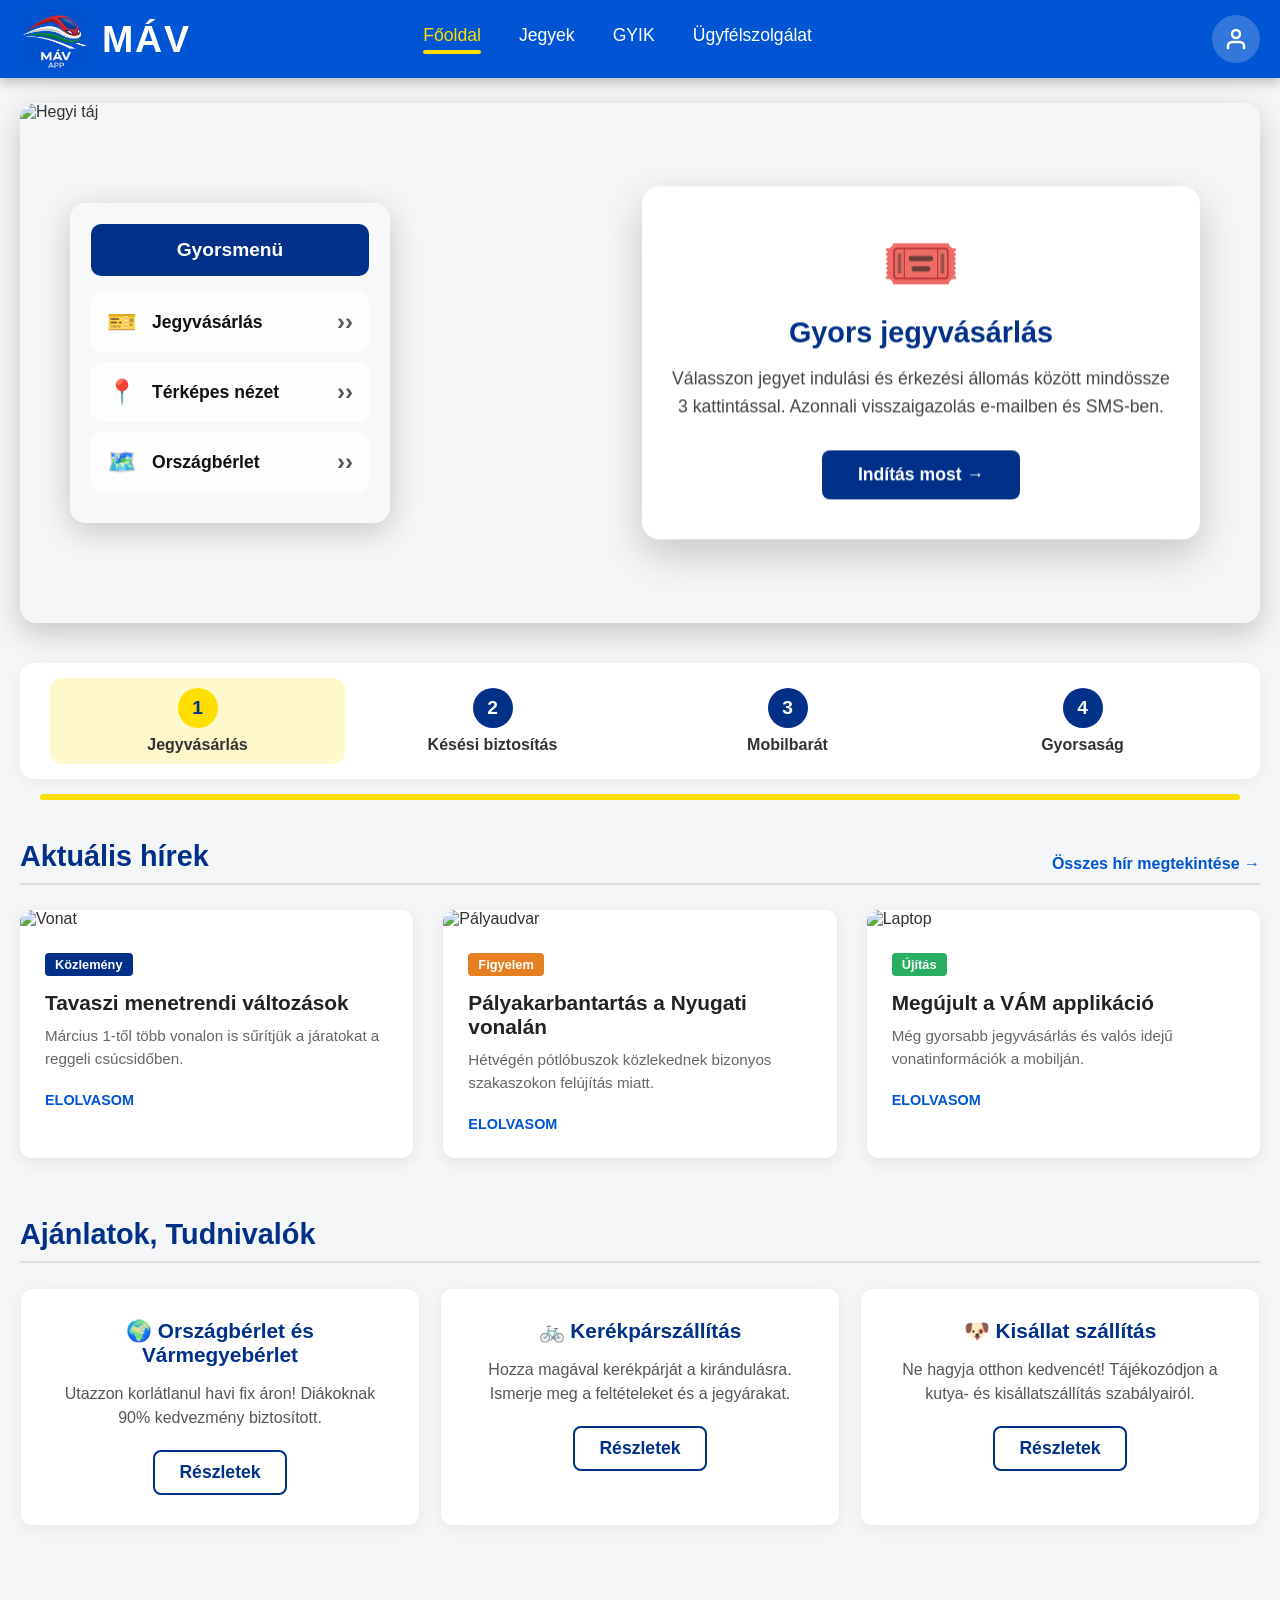
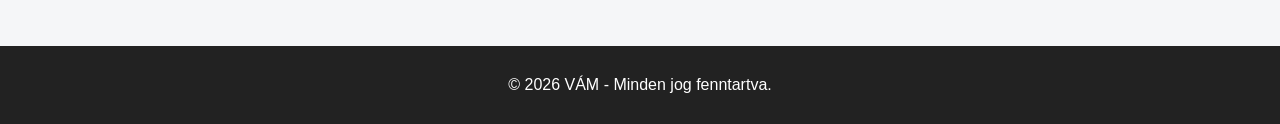
==== commit 174bf83d: "update" ====
--- a/index.html
+++ b/index.html
@@ -38,7 +38,7 @@
                 <label style="display: flex; align-items: center; gap: 5px;">
                   <input type="checkbox"> Emlékezz rám
                 </label>
-                <a href="#" style="color: #0055d4; text-decoration: none;">Elfelejtett jelszó?</a>
+                <a href="elfelejtett-jelszo.html" style="color: #0055d4; text-decoration: none;">Elfelejtett jelszó?</a>
               </div>
               <button type="submit" class="dynamic-btn" style="width: 100%; margin-top: 5px;">Belépés</button>
               <p style="text-align: center; font-size: 0.85rem; margin-top: 15px;">
@@ -54,7 +54,7 @@
       <div id="page-home" class="page-section active">
         <div class="hero-container">
           <div class="hero">
-            <img src="https://images.unsplash.com/photo-1514828260103-1e9bf9a58446?fm=jpg&q=60&w=3000&auto=format&fit=crop&ixlib=rb-4.1.0&ixid=M3wxMjA3fDB8MHxzZWFyY2h8MTF8fHJhaWx3YXl8ZW58MHx8MHx8fDA%3D" alt="Hegyi táj" class="hero-bg" />
+            <img src="https://picsum.photos/id/1015/1400/520" alt="Hegyi táj" class="hero-bg" />
 
             <div class="service-panel">
               <div class="panel-title">Gyorsmenü</div>
@@ -145,24 +145,29 @@
             <h2>Ajánlatok, Tudnivalók</h2>
           </div>
           <div class="offers-grid">
-            <div class="offer-box">
-              <h3>🌍 Országbérlet és Vármegyebérlet</h3>
-              <p>Utazzon korlátlanul havi fix áron! Diákoknak 90% kedvezmény biztosított.</p>
-              <button class="dynamic-btn outline">Részletek</button>
-            </div>
-            <div class="offer-box">
-              <h3>🚲 Kerékpárszállítás</h3>
-              <p>Hozza magával kerékpárját a kirándulásra. Ismerje meg a feltételeket és a jegyárakat.</p>
-              <button class="dynamic-btn outline">Részletek</button>
-            </div>
-            <div class="offer-box">
-              <h3>🐶 Kisállat szállítás</h3>
-              <p>Ne hagyja otthon kedvencét! Tájékozódjon a kutya- és kisállatszállítás szabályairól.</p>
-              <button class="dynamic-btn outline">Részletek</button>
-            </div>
-          </div>
-        </div>
+  <div class="offer-box">
+    <h3>🌍 Országbérlet és Vármegyebérlet</h3>
+    <p>Utazzon korlátlanul havi fix áron! Diákoknak 90% kedvezmény biztosított.</p>
+    <button class="dynamic-btn outline offer-btn" data-index="0">Részletek</button>
+  </div>
+  <div class="offer-box">
+    <h3>🚲 Kerékpárszállítás</h3>
+    <p>Hozza magával kerékpárját a kirándulásra. Ismerje meg a feltételeket és a jegyárakat.</p>
+    <button class="dynamic-btn outline offer-btn" data-index="1">Részletek</button>
+  </div>
+  <div class="offer-box">
+    <h3>🐶 Kisállat szállítás</h3>
+    <p>Ne hagyja otthon kedvencét! Tájékozódjon a kutya- és kisállatszállítás szabályairól.</p>
+    <button class="dynamic-btn outline offer-btn" data-index="2">Részletek</button>
+  </div>
+</div>
+  <div id="news-modal" class="modal">
+  <div class="modal-content">
+    <span class="close-modal">&times;</span>
+    <div id="modal-body">
       </div>
+  </div>
+</div>
     </main>
 
     <footer class="footer">
--- a/style.css
+++ b/style.css
@@ -10,8 +10,88 @@
     -apple-system, BlinkMacSystemFont, "Segoe UI", Roboto, sans-serif;
   background: #f5f6f8;
   color: #333;
-}
-
+  display: flex;
+  flex-direction: column;
+  min-height: 100vh;
+}
+
+main {
+  flex: 1; /* Ez kitolja a footert az oldal aljára, ha kevés a tartalom */
+}
+
+/* Modál alapstílus */
+.modal {
+  display: none; 
+  position: fixed; 
+  z-index: 1001; 
+  left: 0;
+  top: 0;
+  width: 100%; 
+  height: 100%; 
+  background-color: rgba(0,0,0,0.6); /* Sötétített háttér */
+  backdrop-filter: blur(5px);
+}
+
+
+/* Modál fehér doboza */
+
+
+@keyframes modalAnim {
+  from { transform: translateY(-50px); opacity: 0; }
+  to { transform: translateY(0); opacity: 1; }
+}
+
+/* Modál fehér doboza */
+.modal-content {
+  background-color: #fefefe;
+  margin: 5% auto; /* Kicsit feljebb hoztuk */
+  padding: 40px 30px 30px 30px; /* A felső padding (40px) helyet ad az X-nek */
+  border-radius: 15px;
+  width: 90%;
+  max-width: 650px;
+  position: relative;
+  box-shadow: 0 10px 40px rgba(0,0,0,0.4);
+}
+
+/* Bezáró gomb pozícionálása, hogy ne lógjon a képbe */
+.close-modal {
+  position: absolute;
+  right: 15px;
+  top: 10px; /* Feljebb toltuk a fehér keretre */
+  color: #333;
+  font-size: 32px;
+  font-weight: 300; /* Vékonyabb, modernebb X */
+  cursor: pointer;
+  z-index: 10; /* Hogy biztosan a kép felett legyen */
+  line-height: 1;
+  transition: color 0.2s;
+}
+
+.close-modal:hover {
+  color: #003087;
+}
+
+/* Kép formázása a modálon belül */
+#modal-body img {
+  width: 100%;
+  height: auto;
+  border-radius: 8px;
+  margin-top: 5px; /* Kicsit eltoljuk az X alól */
+  display: block;
+}
+
+.close-modal:hover { color: #003087; }
+
+#modal-body h2 { color: #003087; margin-bottom: 15px; }
+#modal-body img { width: 100%; border-radius: 10px; margin-bottom: 15px; }
+
+.footer {
+  background: #003087;
+  color: white;
+  padding: 20px;
+  text-align: center;
+  width: 100%;
+}
 /* Navigáció */
 .topbar {
   background: linear-gradient(to right, #0055d4, #0055d4);
@@ -227,13 +307,12 @@
   width: 45%;
 }
 .dynamic-box {
-  background: rgba(255, 255, 255, 0.09);
-  backdrop-filter: blur(20px);
+  background: rgba(255, 255, 255, 0.95);
+  backdrop-filter: blur(16px);
   border-radius: 18px;
   padding: 40px 30px;
   text-align: center;
   box-shadow: 0 15px 40px rgba(0, 0, 0, 0.2);
-  border: 1px solid rgba(255, 255, 255, 0.3);
 }
 .dynamic-icon {
   font-size: 4rem;
@@ -241,12 +320,12 @@
 }
 .dynamic-box h3 {
   font-size: 1.8rem;
-  color: #ffffff;
+  color: #003087;
   margin-bottom: 15px;
 }
 .dynamic-box p {
   font-size: 1.1rem;
-  color: #ffffff;
+  color: #444;
   line-height: 1.6;
   margin-bottom: 30px;
 }
@@ -666,98 +745,7 @@
   font-size: 0.85rem;
   margin-top: 15px;
 }
-/* Segédstílusok */
-.hidden { display: none !important; }
-
-/* Tabok */
-.tab-container {
-    display: flex;
-    gap: 10px;
-    margin: 30px 0 20px 0;
-}
-.tab-btn {
-    padding: 10px 25px;
-    border: none;
-    background: #e0e0e0;
-    border-radius: 20px;
-    font-weight: 600;
-    cursor: pointer;
-    transition: 0.3s;
-}
-.tab-btn.active {
-    background: #003087;
-    color: white;
-}
-
-/* Termék kártyák */
-.product-grid {
-    display: grid;
-    grid-template-columns: repeat(auto-fill, minmax(320px, 1fr));
-    gap: 20px;
-}
-.product-card {
-    background: #fff;
-    padding: 25px;
-    border-radius: 15px;
-    border: 1px solid #eee;
-    display: flex;
-    flex-direction: column;
-    justify-content: space-between;
-    transition: 0.3s;
-    box-shadow: 0 4px 10px rgba(0,0,0,0.03);
-}
-.product-card:hover {
-    transform: translateY(-5px);
-    box-shadow: 0 10px 25px rgba(0,0,0,0.1);
-}
-.product-card h3 { color: #003087; margin-bottom: 8px; }
-.product-card .price { font-size: 1.4rem; font-weight: 800; display: block; margin-bottom: 15px; }
-.buy-btn {
-    width: 100%;
-    background: #f1f3f6;
-    border: none;
-    padding: 12px;
-    border-radius: 8px;
-    color: #003087;
-    font-weight: 700;
-    cursor: pointer;
-}
-.product-card:hover .buy-btn { background: #ffde00; }
-
-/* Checkout */
-.checkout-wrapper {
-    display: grid;
-    grid-template-columns: 1fr 1.5fr;
-    gap: 30px;
-    margin-top: 20px;
-}
-.summary-card {
-    background: #003087;
-    color: white;
-    padding: 30px;
-    border-radius: 15px;
-}
-.final-price { font-size: 2rem; font-weight: 800; margin-top: 20px; color: #ffde00; }
-.confirm-btn { width: 100%; padding: 18px; margin-top: 20px; background: #27ae60 !important; }
-.back-btn { background: none; border: none; color: #003087; cursor: pointer; font-weight: bold; margin-bottom: 15px; }
-
-/* Jegyek a profilban */
-.ticket-item {
-    background: white;
-    border-radius: 15px;
-    display: flex;
-    justify-content: space-between;
-    padding: 25px;
-    margin-bottom: 20px;
-    border-left: 10px solid #ffde00;
-    box-shadow: 0 5px 15px rgba(0,0,0,0.05);
-}
-.t-badge { background: #003087; color: white; padding: 3px 8px; border-radius: 4px; font-size: 0.7rem; }
-.t-qr img { width: 120px; height: 120px; border: 1px solid #eee; }
-
-@media (max-width: 768px) {
-    .checkout-wrapper { grid-template-columns: 1fr; }
-}
+
 @keyframes fadeIn {
   from {
     opacity: 0;
@@ -767,7 +755,4 @@
     opacity: 1;
     transform: translateY(0);
   }
-}
-
-
-
+}
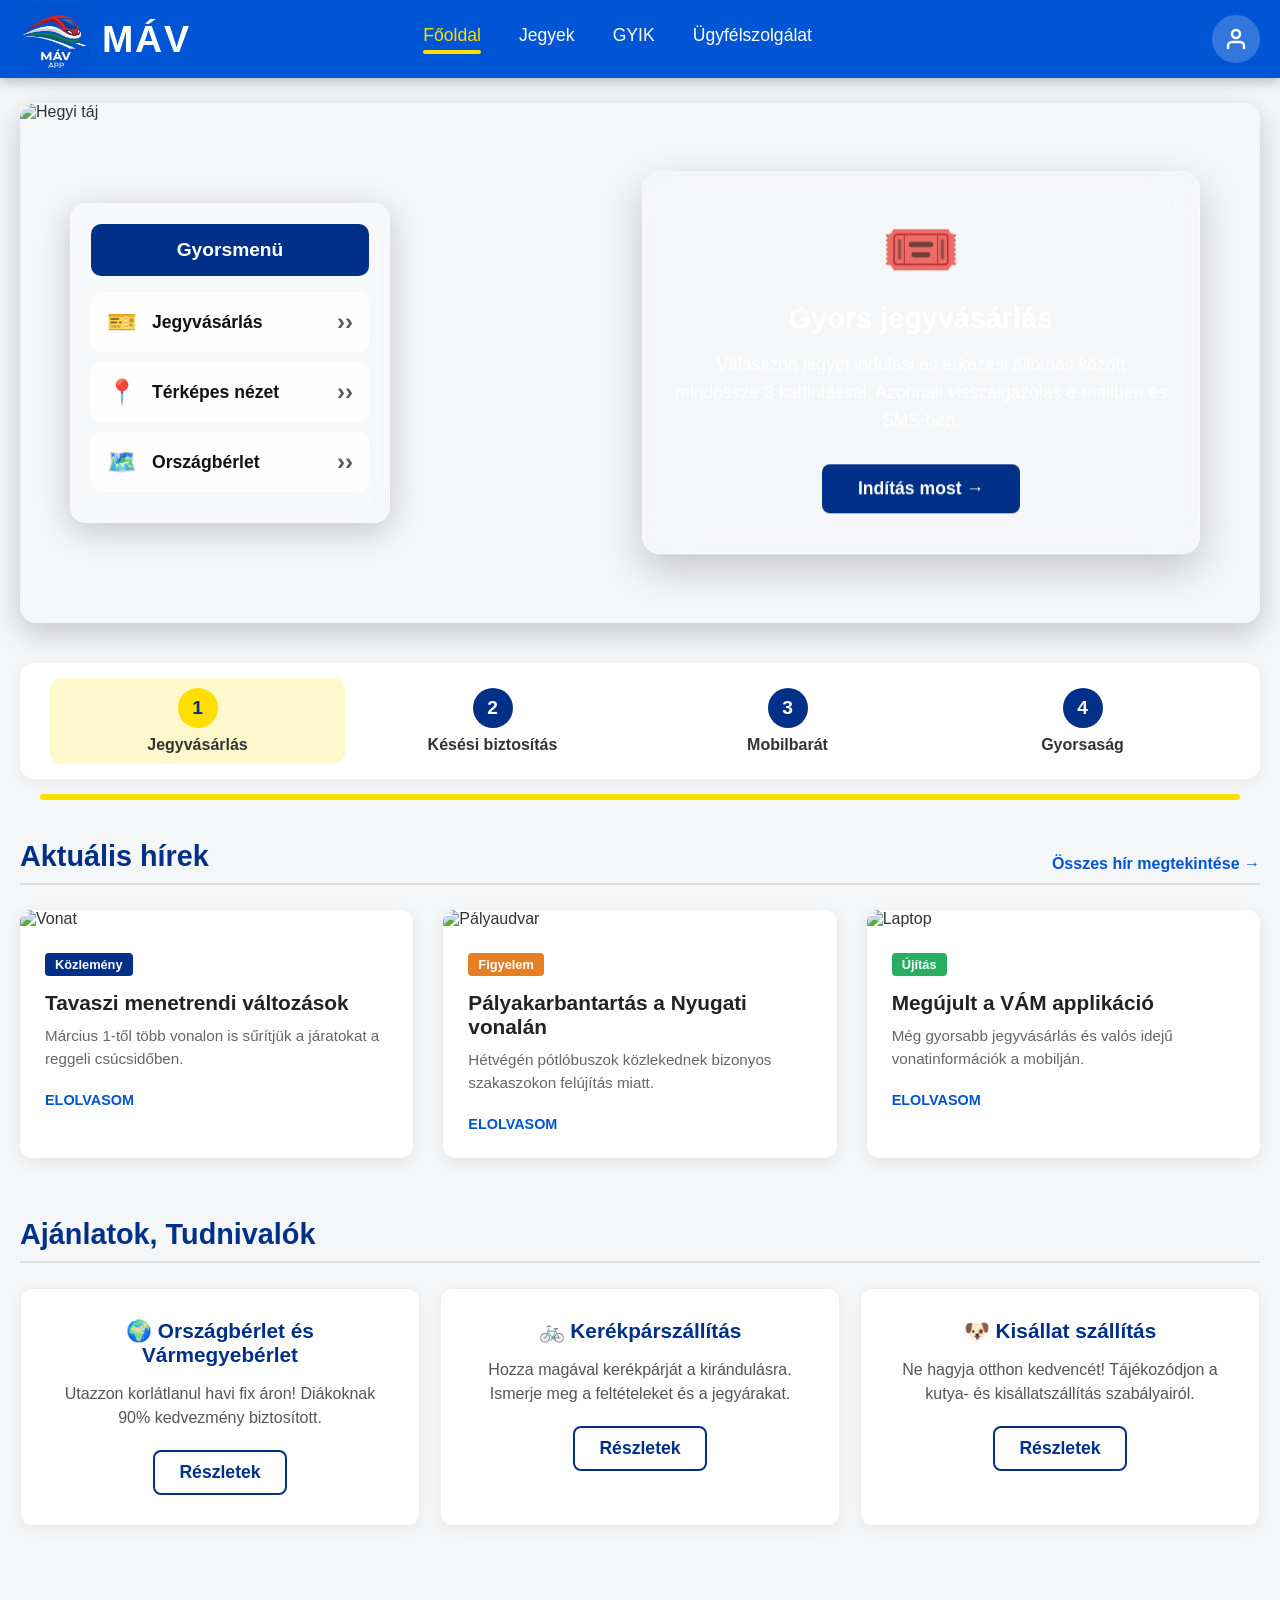
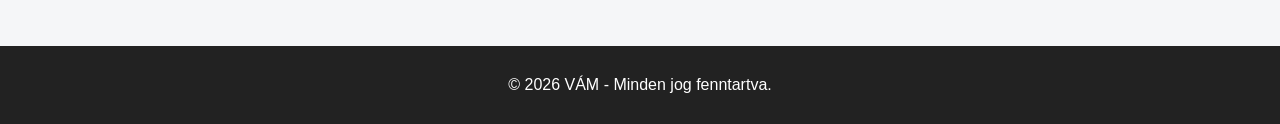
==== commit 328bf623: "Merge branch 'main' of https://github.com/hszabolcss/M-vER" ====
--- a/index.html
+++ b/index.html
@@ -54,7 +54,7 @@
       <div id="page-home" class="page-section active">
         <div class="hero-container">
           <div class="hero">
-            <img src="https://picsum.photos/id/1015/1400/520" alt="Hegyi táj" class="hero-bg" />
+            <img src="https://images.unsplash.com/photo-1514828260103-1e9bf9a58446?fm=jpg&q=60&w=3000&auto=format&fit=crop&ixlib=rb-4.1.0&ixid=M3wxMjA3fDB8MHxzZWFyY2h8MTF8fHJhaWx3YXl8ZW58MHx8MHx8fDA%3D" alt="Hegyi táj" class="hero-bg" />
 
             <div class="service-panel">
               <div class="panel-title">Gyorsmenü</div>
--- a/style.css
+++ b/style.css
@@ -21,24 +21,28 @@
 
 /* Modál alapstílus */
 .modal {
-  display: none; 
-  position: fixed; 
-  z-index: 1001; 
+  display: none;
+  position: fixed;
+  z-index: 1001;
   left: 0;
   top: 0;
-  width: 100%; 
-  height: 100%; 
-  background-color: rgba(0,0,0,0.6); /* Sötétített háttér */
+  width: 100%;
+  height: 100%;
+  background-color: rgba(0, 0, 0, 0.6); /* Sötétített háttér */
   backdrop-filter: blur(5px);
 }
 
-
 /* Modál fehér doboza */
 
-
 @keyframes modalAnim {
-  from { transform: translateY(-50px); opacity: 0; }
-  to { transform: translateY(0); opacity: 1; }
+  from {
+    transform: translateY(-50px);
+    opacity: 0;
+  }
+  to {
+    transform: translateY(0);
+    opacity: 1;
+  }
 }
 
 /* Modál fehér doboza */
@@ -50,7 +54,7 @@
   width: 90%;
   max-width: 650px;
   position: relative;
-  box-shadow: 0 10px 40px rgba(0,0,0,0.4);
+  box-shadow: 0 10px 40px rgba(0, 0, 0, 0.4);
 }
 
 /* Bezáró gomb pozícionálása, hogy ne lógjon a képbe */
@@ -80,10 +84,19 @@
   display: block;
 }
 
-.close-modal:hover { color: #003087; }
-
-#modal-body h2 { color: #003087; margin-bottom: 15px; }
-#modal-body img { width: 100%; border-radius: 10px; margin-bottom: 15px; }
+.close-modal:hover {
+  color: #003087;
+}
+
+#modal-body h2 {
+  color: #003087;
+  margin-bottom: 15px;
+}
+#modal-body img {
+  width: 100%;
+  border-radius: 10px;
+  margin-bottom: 15px;
+}
 
 .footer {
   background: #003087;
@@ -307,12 +320,13 @@
   width: 45%;
 }
 .dynamic-box {
-  background: rgba(255, 255, 255, 0.95);
-  backdrop-filter: blur(16px);
+  background: rgba(255, 255, 255, 0.09);
+  backdrop-filter: blur(20px);
   border-radius: 18px;
   padding: 40px 30px;
   text-align: center;
   box-shadow: 0 15px 40px rgba(0, 0, 0, 0.2);
+  border: 1px solid rgba(255, 255, 255, 0.3);
 }
 .dynamic-icon {
   font-size: 4rem;
@@ -320,12 +334,12 @@
 }
 .dynamic-box h3 {
   font-size: 1.8rem;
-  color: #003087;
+  color: #ffffff;
   margin-bottom: 15px;
 }
 .dynamic-box p {
   font-size: 1.1rem;
-  color: #444;
+  color: #ffffff;
   line-height: 1.6;
   margin-bottom: 30px;
 }
@@ -745,7 +759,139 @@
   font-size: 0.85rem;
   margin-top: 15px;
 }
-
+/* Segédstílusok */
+.hidden {
+  display: none !important;
+}
+
+/* Tabok */
+.tab-container {
+  display: flex;
+  gap: 10px;
+  margin: 30px 0 20px 0;
+}
+.tab-btn {
+  padding: 10px 25px;
+  border: none;
+  background: #e0e0e0;
+  border-radius: 20px;
+  font-weight: 600;
+  cursor: pointer;
+  transition: 0.3s;
+}
+.tab-btn.active {
+  background: #003087;
+  color: white;
+}
+
+/* Termék kártyák */
+.product-grid {
+  display: grid;
+  grid-template-columns: repeat(auto-fill, minmax(320px, 1fr));
+  gap: 20px;
+}
+.product-card {
+  background: #fff;
+  padding: 25px;
+  border-radius: 15px;
+  border: 1px solid #eee;
+  display: flex;
+  flex-direction: column;
+  justify-content: space-between;
+  transition: 0.3s;
+  box-shadow: 0 4px 10px rgba(0, 0, 0, 0.03);
+}
+.product-card:hover {
+  transform: translateY(-5px);
+  box-shadow: 0 10px 25px rgba(0, 0, 0, 0.1);
+}
+.product-card h3 {
+  color: #003087;
+  margin-bottom: 8px;
+}
+.product-card .price {
+  font-size: 1.4rem;
+  font-weight: 800;
+  display: block;
+  margin-bottom: 15px;
+}
+.buy-btn {
+  width: 100%;
+  background: #f1f3f6;
+  border: none;
+  padding: 12px;
+  border-radius: 8px;
+  color: #003087;
+  font-weight: 700;
+  cursor: pointer;
+}
+.product-card:hover .buy-btn {
+  background: #ffde00;
+}
+
+/* Checkout */
+.checkout-wrapper {
+  display: grid;
+  grid-template-columns: 1fr 1.5fr;
+  gap: 30px;
+  margin-top: 20px;
+}
+.summary-card {
+  background: #003087;
+  color: white;
+  padding: 30px;
+  border-radius: 15px;
+}
+.final-price {
+  font-size: 2rem;
+  font-weight: 800;
+  margin-top: 20px;
+  color: #ffde00;
+}
+.confirm-btn {
+  width: 100%;
+  padding: 18px;
+  margin-top: 20px;
+  background: #27ae60 !important;
+}
+.back-btn {
+  background: none;
+  border: none;
+  color: #003087;
+  cursor: pointer;
+  font-weight: bold;
+  margin-bottom: 15px;
+}
+
+/* Jegyek a profilban */
+.ticket-item {
+  background: white;
+  border-radius: 15px;
+  display: flex;
+  justify-content: space-between;
+  padding: 25px;
+  margin-bottom: 20px;
+  border-left: 10px solid #ffde00;
+  box-shadow: 0 5px 15px rgba(0, 0, 0, 0.05);
+}
+.t-badge {
+  background: #003087;
+  color: white;
+  padding: 3px 8px;
+  border-radius: 4px;
+  font-size: 0.7rem;
+}
+.t-qr img {
+  width: 120px;
+  height: 120px;
+  border: 1px solid #eee;
+}
+
+@media (max-width: 768px) {
+  .checkout-wrapper {
+    grid-template-columns: 1fr;
+  }
+}
 @keyframes fadeIn {
   from {
     opacity: 0;
@@ -755,4 +901,4 @@
     opacity: 1;
     transform: translateY(0);
   }
-}+}
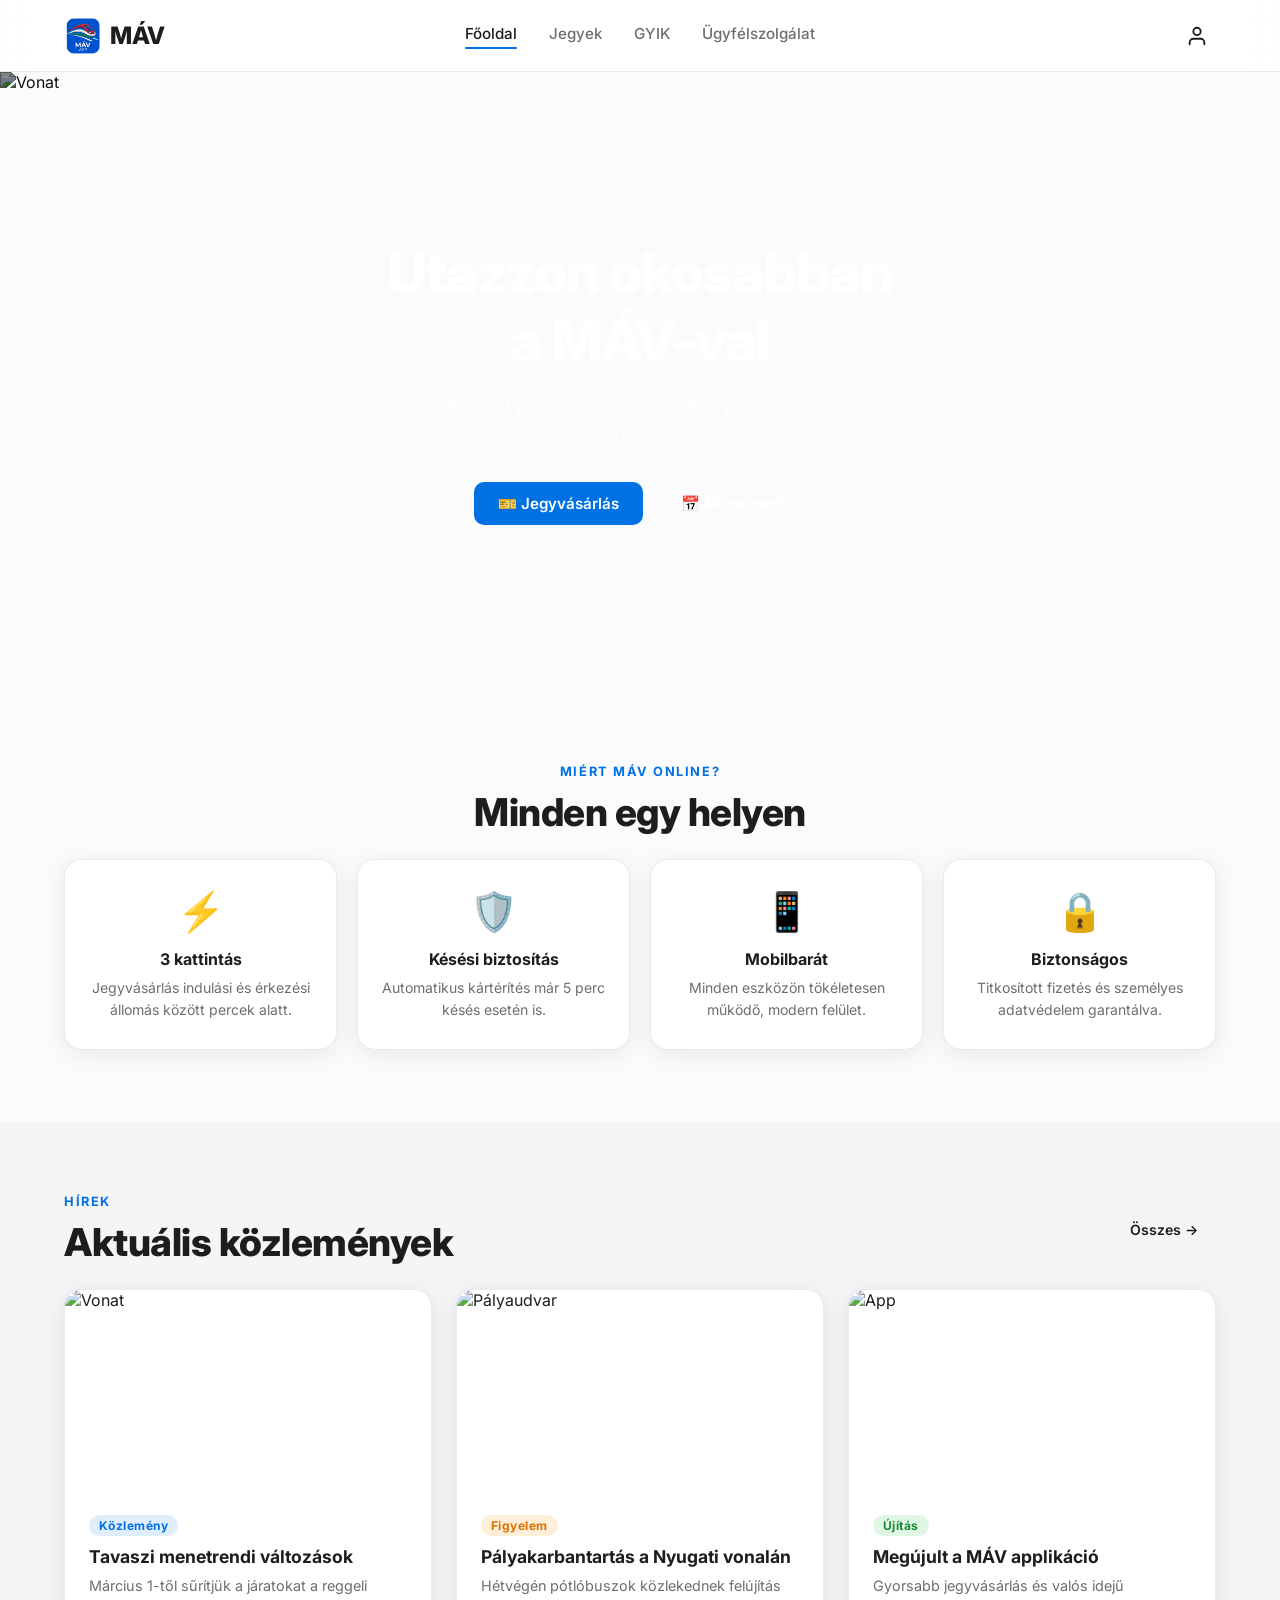
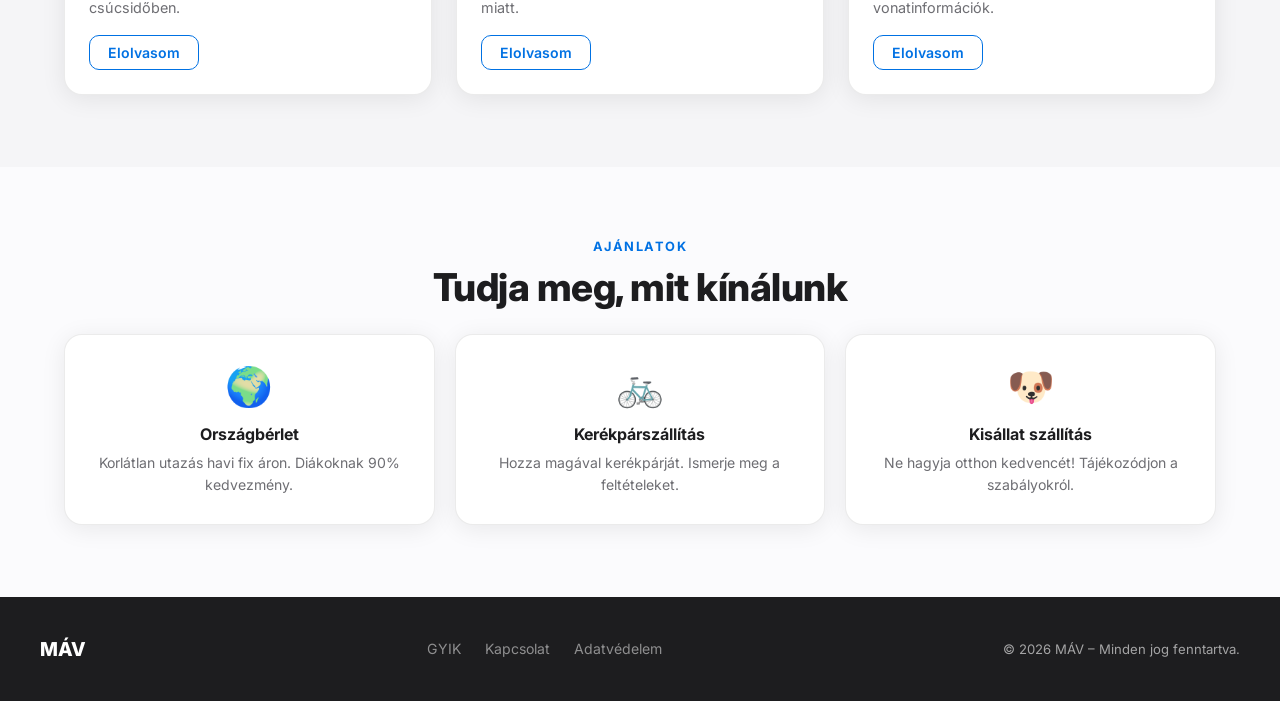
==== commit 3cf57c70: "(majdnem full recreate)" ====
--- a/index.html
+++ b/index.html
@@ -1,179 +1,204 @@
 <!doctype html>
 <html lang="hu">
-  <head>
-    <meta charset="UTF-8" />
-    <meta name="viewport" content="width=device-width, initial-scale=1.0" />
-    <title>MÁV - Jegyvásárlás, Menetrend</title>
-    <link rel="stylesheet" href="style.css" />
-  </head>
-  <body>
-    <header class="topbar">
-      <div class="navbar">
-        <div class="logo-section">
-          <img src="./images/ujlogo.png" alt="VÁM Logo" class="logo" />
-          <span class="logo-text">MÁV</span>
-        </div>
-
-        <div class="nav-menu">
-          <a href="index.html" class="nav-link active">Főoldal</a>
-          <a href="jegyek.html" class="nav-link">Jegyek</a>
-          <a href="gyik.html" class="nav-link">GYIK</a>
-          <a href="kapcsolat.html" class="nav-link">Ügyfélszolgálat</a>
-        </div>
-
-        <div class="user-menu-container" style="position: relative; justify-self: end;">
-          <button class="search-button" id="login-trigger" aria-label="Bejelentkezés">
-            <svg width="24" height="24" viewBox="0 0 24 24" fill="none" stroke="white" stroke-width="2.5" stroke-linecap="round" stroke-linejoin="round">
-              <path d="M20 21v-2a4 4 0 0 0-4-4H8a4 4 0 0 0-4 4v2"></path>
-              <circle cx="12" cy="7" r="4"></circle>
-            </svg>
-          </button>
-
-          <div class="login-dropdown" id="login-dropdown">
-            <h3>Bejelentkezés</h3>
-            <form>
-              <input type="text" placeholder="Felhasználónév vagy e-mail" class="input-field" style="width: 100%; margin-bottom: 10px; padding: 8px; border-radius: 4px; border: 1px solid #ccc;" />
-              <input type="password" placeholder="Jelszó" class="input-field" style="width: 100%; margin-bottom: 10px; padding: 8px; border-radius: 4px; border: 1px solid #ccc;" />
-              <div class="login-options" style="display: flex; justify-content: space-between; align-items: center; margin-bottom: 15px; font-size: 0.85rem;">
-                <label style="display: flex; align-items: center; gap: 5px;">
-                  <input type="checkbox"> Emlékezz rám
-                </label>
-                <a href="elfelejtett-jelszo.html" style="color: #0055d4; text-decoration: none;">Elfelejtett jelszó?</a>
-              </div>
-              <button type="submit" class="dynamic-btn" style="width: 100%; margin-top: 5px;">Belépés</button>
-              <p style="text-align: center; font-size: 0.85rem; margin-top: 15px;">
-                Nincs még fiókja? <a href="regisztracio.html" style="color: #0055d4; text-decoration: none; font-weight: bold;">Regisztráció</a>
-              </p>
-            </form>
-          </div>
-        </div>
-      </div>
-    </header>
-
-    <main id="main-content">
-      <div id="page-home" class="page-section active">
-        <div class="hero-container">
-          <div class="hero">
-            <img src="https://images.unsplash.com/photo-1514828260103-1e9bf9a58446?fm=jpg&q=60&w=3000&auto=format&fit=crop&ixlib=rb-4.1.0&ixid=M3wxMjA3fDB8MHxzZWFyY2h8MTF8fHJhaWx3YXl8ZW58MHx8MHx8fDA%3D" alt="Hegyi táj" class="hero-bg" />
-
-            <div class="service-panel">
-              <div class="panel-title">Gyorsmenü</div>
-              <a href="jegyek.html" class="service-row">
-                <span class="icon">🎫</span> Jegyvásárlás <span class="arrow">››</span>
-              </a>
-              <a href="#" class="service-row">
-                <span class="icon">📍</span> Térképes nézet <span class="arrow">››</span>
-              </a>
-              <a href="#" class="service-row">
-                <span class="icon">🗺️</span> Országbérlet <span class="arrow">››</span>
-              </a>
-            </div>
-
-            <div class="dynamic-panel" id="dynamic-panel">
-              <div class="dynamic-box">
-                <div class="dynamic-icon" id="dynamic-icon">🎟️</div>
-                <h3 id="dynamic-title">Gyors jegyvásárlás</h3>
-                <p id="dynamic-desc">
-                  Válasszon jegyet indulási és érkezési állomás között mindössze 3 kattintással. Azonnali visszaigazolás e-mailben és SMS-ben.
-                </p>
-                <a href="jegyek.html" class="dynamic-btn">Indítás most →</a>
-              </div>
-            </div>
-          </div>
-        </div>
-
-        <div class="progress-section">
-          <div class="progress-bar">
-            <div class="step active" data-step="1">
-              <div class="number">1</div>
-              <div class="label">Jegyvásárlás</div>
-            </div>
-            <div class="step" data-step="2">
-              <div class="number">2</div>
-              <div class="label">Késési biztosítás</div>
-            </div>
-            <div class="step" data-step="3">
-              <div class="number">3</div>
-              <div class="label">Mobilbarát</div>
-            </div>
-            <div class="step" data-step="4">
-              <div class="number">4</div>
-              <div class="label">Gyorsaság</div>
-            </div>
-          </div>
-          <div class="progress-track">
-            <div class="progress-fill" id="main-progress"></div>
-          </div>
-        </div>
-
-        <div class="content-container">
-          <div class="section-header">
-            <h2>Aktuális hírek</h2>
-            <a href="#" class="view-all">Összes hír megtekintése &rarr;</a>
-          </div>
-          <div class="card-grid">
-            <div class="news-card">
-              <img src="https://picsum.photos/id/1033/400/250" alt="Vonat" />
-              <div class="card-content">
-                <span class="badge">Közlemény</span>
-                <h3>Tavaszi menetrendi változások</h3>
-                <p>Március 1-től több vonalon is sűrítjük a járatokat a reggeli csúcsidőben.</p>
-                <a href="#" class="read-more">Elolvasom</a>
-              </div>
-            </div>
-            <div class="news-card">
-              <img src="https://picsum.photos/id/1070/400/250" alt="Pályaudvar" />
-              <div class="card-content">
-                <span class="badge warning">Figyelem</span>
-                <h3>Pályakarbantartás a Nyugati vonalán</h3>
-                <p>Hétvégén pótlóbuszok közlekednek bizonyos szakaszokon felújítás miatt.</p>
-                <a href="#" class="read-more">Elolvasom</a>
-              </div>
-            </div>
-            <div class="news-card">
-              <img src="https://picsum.photos/id/119/400/250" alt="Laptop" />
-              <div class="card-content">
-                <span class="badge success">Újítás</span>
-                <h3>Megújult a VÁM applikáció</h3>
-                <p>Még gyorsabb jegyvásárlás és valós idejű vonatinformációk a mobilján.</p>
-                <a href="#" class="read-more">Elolvasom</a>
-              </div>
-            </div>
-          </div>
-
-          <div class="section-header" style="margin-top: 60px">
-            <h2>Ajánlatok, Tudnivalók</h2>
-          </div>
-          <div class="offers-grid">
-  <div class="offer-box">
-    <h3>🌍 Országbérlet és Vármegyebérlet</h3>
-    <p>Utazzon korlátlanul havi fix áron! Diákoknak 90% kedvezmény biztosított.</p>
-    <button class="dynamic-btn outline offer-btn" data-index="0">Részletek</button>
+<head>
+  <meta charset="UTF-8"/>
+  <meta name="viewport" content="width=device-width,initial-scale=1.0"/>
+  <title>MÁV – Jegyvásárlás és Menetrend</title>
+  <meta name="description" content="Vásároljon MÁV vonatjegyet online egyszerűen és gyorsan. Menetrend, bérletek, ügyfélszolgálat."/>
+  <link rel="stylesheet" href="style.css"/>
+</head>
+<body>
+
+<header class="topbar">
+  <div class="navbar">
+    <div class="logo-section">
+      <img src="./images/ujlogo.png" alt="MÁV" class="logo"/>
+      <span class="logo-text">MÁV</span>
+    </div>
+    <nav class="nav-menu">
+      <a href="index.html"   class="nav-link active">Főoldal</a>
+      <a href="jegyek.html"  class="nav-link">Jegyek</a>
+      <a href="gyik.html"    class="nav-link">GYIK</a>
+      <a href="kapcsolat.html" class="nav-link">Ügyfélszolgálat</a>
+    </nav>
+    <div class="user-menu-container">
+      <span id="nav-username" style="font-size:.88rem;font-weight:600;color:#6e6e73;display:none;"></span>
+      <button class="user-btn" id="login-trigger" aria-label="Bejelentkezés" title="Bejelentkezés">
+        <svg width="22" height="22" viewBox="0 0 24 24" fill="none" stroke="currentColor" stroke-width="2" stroke-linecap="round" stroke-linejoin="round">
+          <path d="M20 21v-2a4 4 0 0 0-4-4H8a4 4 0 0 0-4 4v2"/><circle cx="12" cy="7" r="4"/>
+        </svg>
+      </button>
+      <button class="avatar-btn" id="avatar-btn" aria-label="Fiók"></button>
+
+      <div class="login-dropdown" id="login-dropdown">
+        <!-- Login panel -->
+        <div id="drop-auth">
+          <div class="drop-tabs">
+            <button class="drop-tab active" id="tab-login" onclick="switchTab('login')">Bejelentkezés</button>
+            <button class="drop-tab" id="tab-reg" onclick="switchTab('reg')">Regisztráció</button>
+          </div>
+          <div class="drop-panel active" id="panel-login">
+            <div class="msg" id="login-msg"></div>
+            <div class="form-group"><label>E-mail</label><input type="email" id="login-email" class="input-field" placeholder="pelda@email.hu"/></div>
+            <div class="form-group"><label>Jelszó</label><input type="password" id="login-pass" class="input-field" placeholder="••••••••"/></div>
+            <button class="btn btn-primary btn-full" onclick="doLogin()">Bejelentkezés</button>
+          </div>
+          <div class="drop-panel" id="panel-reg">
+            <div class="msg" id="reg-msg"></div>
+            <div class="form-group"><label>Teljes név</label><input type="text" id="reg-nev" class="input-field" placeholder="Minta János"/></div>
+            <div class="form-group"><label>E-mail</label><input type="email" id="reg-email" class="input-field" placeholder="pelda@email.hu"/></div>
+            <div class="form-group"><label>Jelszó</label><input type="password" id="reg-pass" class="input-field" placeholder="Min. 8 karakter"/></div>
+            <button class="btn btn-primary btn-full" onclick="doRegister()">Fiók létrehozása</button>
+          </div>
+        </div>
+        <!-- Logged-in panel -->
+        <div id="drop-user" style="display:none;">
+          <p style="font-weight:700;margin-bottom:4px;" id="drop-username"></p>
+          <p style="font-size:.85rem;color:#6e6e73;margin-bottom:20px;" id="drop-email"></p>
+          <a href="jegyek.html" class="btn btn-secondary btn-full" style="margin-bottom:10px;">Saját jegyeim</a>
+          <button class="btn btn-outline btn-full" onclick="doLogout()">Kijelentkezés</button>
+        </div>
+      </div>
+    </div>
   </div>
-  <div class="offer-box">
-    <h3>🚲 Kerékpárszállítás</h3>
-    <p>Hozza magával kerékpárját a kirándulásra. Ismerje meg a feltételeket és a jegyárakat.</p>
-    <button class="dynamic-btn outline offer-btn" data-index="1">Részletek</button>
-  </div>
-  <div class="offer-box">
-    <h3>🐶 Kisállat szállítás</h3>
-    <p>Ne hagyja otthon kedvencét! Tájékozódjon a kutya- és kisállatszállítás szabályairól.</p>
-    <button class="dynamic-btn outline offer-btn" data-index="2">Részletek</button>
+</header>
+
+<main>
+  <!-- HERO -->
+  <section class="hero-section">
+    <img src="https://images.unsplash.com/photo-1514828260103-1e9bf9a58446?w=1600&auto=format&fit=crop&q=80" alt="Vonat" class="hero-bg"/>
+    <div class="hero-overlay">
+      <h1>Utazzon okosabban<br>a MÁV-val</h1>
+      <p>Vásároljon vonatjegyet percek alatt. Azonnali e-jegy, valós idejű menetrend, egyszerű visszaváltás.</p>
+      <div class="hero-actions">
+        <a href="jegyek.html" class="btn btn-primary">🎫 Jegyvásárlás</a>
+        <a href="menetrend.html" class="btn" style="background:rgba(255,255,255,.18);color:#fff;backdrop-filter:blur(8px);">📅 Menetrend</a>
+      </div>
+    </div>
+  </section>
+
+  <!-- FEATURES -->
+  <section class="section">
+    <div class="container">
+      <div class="text-center mb-24">
+        <div class="section-label">Miért MÁV Online?</div>
+        <h2 class="section-title">Minden egy helyen</h2>
+      </div>
+      <div class="feature-grid">
+        <div class="feature-tile">
+          <div class="feature-icon">⚡</div>
+          <h3>3 kattintás</h3>
+          <p>Jegyvásárlás indulási és érkezési állomás között percek alatt.</p>
+        </div>
+        <div class="feature-tile">
+          <div class="feature-icon">🛡️</div>
+          <h3>Késési biztosítás</h3>
+          <p>Automatikus kártérítés már 5 perc késés esetén is.</p>
+        </div>
+        <div class="feature-tile">
+          <div class="feature-icon">📱</div>
+          <h3>Mobilbarát</h3>
+          <p>Minden eszközön tökéletesen működő, modern felület.</p>
+        </div>
+        <div class="feature-tile">
+          <div class="feature-icon">🔒</div>
+          <h3>Biztonságos</h3>
+          <p>Titkosított fizetés és személyes adatvédelem garantálva.</p>
+        </div>
+      </div>
+    </div>
+  </section>
+
+  <!-- NEWS -->
+  <section class="section" style="background:#f5f5f7;">
+    <div class="container">
+      <div class="section-header">
+        <div>
+          <div class="section-label">Hírek</div>
+          <h2 class="section-title" style="margin-bottom:0;">Aktuális közlemények</h2>
+        </div>
+        <a href="#" class="btn btn-secondary btn-sm">Összes →</a>
+      </div>
+      <div class="card-grid">
+        <div class="card">
+          <img src="https://picsum.photos/id/1033/600/300" alt="Vonat"/>
+          <div class="card-body">
+            <span class="badge">Közlemény</span>
+            <h3>Tavaszi menetrendi változások</h3>
+            <p>Március 1-től sűrítjük a járatokat a reggeli csúcsidőben.</p>
+            <a href="#" class="btn btn-outline btn-sm read-more" data-index="0">Elolvasom</a>
+          </div>
+        </div>
+        <div class="card">
+          <img src="https://picsum.photos/id/1070/600/300" alt="Pályaudvar"/>
+          <div class="card-body">
+            <span class="badge warn">Figyelem</span>
+            <h3>Pályakarbantartás a Nyugati vonalán</h3>
+            <p>Hétvégén pótlóbuszok közlekednek felújítás miatt.</p>
+            <a href="#" class="btn btn-outline btn-sm read-more" data-index="1">Elolvasom</a>
+          </div>
+        </div>
+        <div class="card">
+          <img src="https://picsum.photos/id/119/600/300" alt="App"/>
+          <div class="card-body">
+            <span class="badge success">Újítás</span>
+            <h3>Megújult a MÁV applikáció</h3>
+            <p>Gyorsabb jegyvásárlás és valós idejű vonatinformációk.</p>
+            <a href="#" class="btn btn-outline btn-sm read-more" data-index="2">Elolvasom</a>
+          </div>
+        </div>
+      </div>
+    </div>
+  </section>
+
+  <!-- OFFERS -->
+  <section class="section">
+    <div class="container">
+      <div class="text-center mb-24">
+        <div class="section-label">Ajánlatok</div>
+        <h2 class="section-title">Tudja meg, mit kínálunk</h2>
+      </div>
+      <div class="feature-grid">
+        <div class="feature-tile" style="cursor:pointer;" onclick="openOffer(0)">
+          <div class="feature-icon">🌍</div>
+          <h3>Országbérlet</h3>
+          <p>Korlátlan utazás havi fix áron. Diákoknak 90% kedvezmény.</p>
+        </div>
+        <div class="feature-tile" style="cursor:pointer;" onclick="openOffer(1)">
+          <div class="feature-icon">🚲</div>
+          <h3>Kerékpárszállítás</h3>
+          <p>Hozza magával kerékpárját. Ismerje meg a feltételeket.</p>
+        </div>
+        <div class="feature-tile" style="cursor:pointer;" onclick="openOffer(2)">
+          <div class="feature-icon">🐶</div>
+          <h3>Kisállat szállítás</h3>
+          <p>Ne hagyja otthon kedvencét! Tájékozódjon a szabályokról.</p>
+        </div>
+      </div>
+    </div>
+  </section>
+</main>
+
+<!-- MODAL -->
+<div class="modal" id="news-modal">
+  <div class="modal-box">
+    <button class="modal-close" onclick="closeModal()">×</button>
+    <div id="modal-body"></div>
   </div>
 </div>
-  <div id="news-modal" class="modal">
-  <div class="modal-content">
-    <span class="close-modal">&times;</span>
-    <div id="modal-body">
-      </div>
+
+<footer class="footer">
+  <div class="footer-inner">
+    <span class="footer-brand">MÁV</span>
+    <div class="footer-links">
+      <a href="gyik.html">GYIK</a>
+      <a href="kapcsolat.html">Kapcsolat</a>
+      <a href="#">Adatvédelem</a>
+    </div>
+    <span class="footer-copy">© 2026 MÁV – Minden jog fenntartva.</span>
   </div>
-</div>
-    </main>
-
-    <footer class="footer">
-      <p>&copy; 2026 VÁM - Minden jog fenntartva.</p>
-    </footer>
-
-    <script src="script.js"></script>
-  </body>
+</footer>
+
+<script src="script.js"></script>
+</body>
 </html>
--- a/style.css
+++ b/style.css
@@ -1,904 +1,379 @@
-* {
-  margin: 0;
-  padding: 0;
-  box-sizing: border-box;
-  user-select: none;
-}
+@import url('https://fonts.googleapis.com/css2?family=Inter:wght@300;400;500;600;700;800&display=swap');
+
+*, *::before, *::after { margin: 0; padding: 0; box-sizing: border-box; }
+
+:root {
+  --blue: #0071e3;
+  --blue-dark: #0058b0;
+  --text: #1d1d1f;
+  --text-secondary: #6e6e73;
+  --bg: #fbfbfd;
+  --surface: #ffffff;
+  --border: rgba(0,0,0,0.08);
+  --radius: 18px;
+  --radius-sm: 10px;
+  --shadow: 0 4px 24px rgba(0,0,0,0.08);
+  --shadow-lg: 0 12px 48px rgba(0,0,0,0.14);
+  --nav-h: 72px;
+}
+
+html { scroll-behavior: smooth; }
 
 body {
-  font-family:
-    -apple-system, BlinkMacSystemFont, "Segoe UI", Roboto, sans-serif;
-  background: #f5f6f8;
-  color: #333;
+  font-family: 'Inter', -apple-system, BlinkMacSystemFont, sans-serif;
+  background: var(--bg);
+  color: var(--text);
+  min-height: 100vh;
   display: flex;
   flex-direction: column;
-  min-height: 100vh;
-}
-
-main {
-  flex: 1; /* Ez kitolja a footert az oldal aljára, ha kevés a tartalom */
-}
-
-/* Modál alapstílus */
-.modal {
-  display: none;
-  position: fixed;
-  z-index: 1001;
-  left: 0;
-  top: 0;
-  width: 100%;
+  -webkit-font-smoothing: antialiased;
+}
+
+main { flex: 1; }
+
+/* ── NAV ── */
+.topbar {
+  background: rgba(255,255,255,0.82);
+  backdrop-filter: saturate(180%) blur(20px);
+  -webkit-backdrop-filter: saturate(180%) blur(20px);
+  border-bottom: 1px solid var(--border);
+  position: sticky; top: 0; z-index: 200;
+  height: var(--nav-h);
+}
+.navbar {
+  max-width: 1200px; margin: 0 auto;
   height: 100%;
-  background-color: rgba(0, 0, 0, 0.6); /* Sötétített háttér */
-  backdrop-filter: blur(5px);
-}
-
-/* Modál fehér doboza */
-
-@keyframes modalAnim {
-  from {
-    transform: translateY(-50px);
-    opacity: 0;
-  }
-  to {
-    transform: translateY(0);
-    opacity: 1;
-  }
-}
-
-/* Modál fehér doboza */
-.modal-content {
-  background-color: #fefefe;
-  margin: 5% auto; /* Kicsit feljebb hoztuk */
-  padding: 40px 30px 30px 30px; /* A felső padding (40px) helyet ad az X-nek */
-  border-radius: 15px;
-  width: 90%;
-  max-width: 650px;
-  position: relative;
-  box-shadow: 0 10px 40px rgba(0, 0, 0, 0.4);
-}
-
-/* Bezáró gomb pozícionálása, hogy ne lógjon a képbe */
-.close-modal {
-  position: absolute;
-  right: 15px;
-  top: 10px; /* Feljebb toltuk a fehér keretre */
-  color: #333;
-  font-size: 32px;
-  font-weight: 300; /* Vékonyabb, modernebb X */
-  cursor: pointer;
-  z-index: 10; /* Hogy biztosan a kép felett legyen */
-  line-height: 1;
-  transition: color 0.2s;
-}
-
-.close-modal:hover {
-  color: #003087;
-}
-
-/* Kép formázása a modálon belül */
-#modal-body img {
-  width: 100%;
-  height: auto;
-  border-radius: 8px;
-  margin-top: 5px; /* Kicsit eltoljuk az X alól */
-  display: block;
-}
-
-.close-modal:hover {
-  color: #003087;
-}
-
-#modal-body h2 {
-  color: #003087;
-  margin-bottom: 15px;
-}
-#modal-body img {
-  width: 100%;
-  border-radius: 10px;
-  margin-bottom: 15px;
-}
-
-.footer {
-  background: #003087;
-  color: white;
-  padding: 20px;
-  text-align: center;
-  width: 100%;
-}
-/* Navigáció */
-.topbar {
-  background: linear-gradient(to right, #0055d4, #0055d4);
-  padding: 0 20px;
-  box-shadow: 0 4px 12px rgba(0, 0, 0, 0.25);
-  position: sticky;
-  top: 0;
-  z-index: 100;
-}
-
-.navbar {
-  max-width: 1400px;
-  margin: 0 auto;
-  height: 78px;
-  display: grid; /* Flex helyett Grid */
-  grid-template-columns: 1fr auto 1fr; /* Három egyenlő oszlop: Bal, Közép, Jobb */
-  align-items: center;
-}
-
-/* A logó maradjon a bal szélén a saját oszlopának */
-.logo-section {
-  display: flex;
-  align-items: center;
-  gap: 12px;
-  justify-self: start;
-}
-
-/* A menü legyen a középső oszlop közepén */
-.nav-menu {
-  display: flex;
-  gap: 38px;
-  justify-self: center; /* Ez teszi abszolút középre */
-}
-
-/* A gomb pedig a jobb oldali oszlop végén */
-.search-button {
-  justify-self: end; /* Ez tolja ki a jobb szélére */
-  background: rgba(255, 255, 255, 0.2);
-  border: none;
-  width: 48px;
-  height: 48px;
-  border-radius: 50%;
-  display: flex;
-  align-items: center;
-  justify-content: center;
-  cursor: pointer;
-  transition: all 0.3s;
-}
-.logo {
-  display: flex;
-  align-items: center;
-  height: 70px;
-  width: 70px;
-}
-.logo-text {
-  color: white;
-  font-size: 2.35rem;
-  font-weight: 800;
-  letter-spacing: 1.8px;
-}
-
-.nav-menu {
-  display: flex;
-  gap: 38px;
-}
+  display: grid; grid-template-columns: 1fr auto 1fr;
+  align-items: center; padding: 0 24px;
+}
+.logo-section { display: flex; align-items: center; gap: 10px; }
+.logo { height: 36px; width: 36px; object-fit: contain; }
+.logo-text { font-size: 1.5rem; font-weight: 800; color: var(--text); letter-spacing: -0.5px; }
+.nav-menu { display: flex; gap: 32px; justify-self: center; }
 .nav-link {
-  color: white;
-  text-decoration: none;
-  font-size: 1.1rem;
-  font-weight: 500;
-  position: relative;
-  padding-bottom: 8px;
-  transition: color 0.3s;
-}
-.nav-link:hover,
-.nav-link.active {
-  color: #ffde00;
-}
-.nav-link::after {
-  content: "";
-  position: absolute;
-  bottom: 0;
-  left: 0;
-  width: 0;
-  height: 4px;
-  background: #ffde00;
-  transition: width 0.35s ease;
-  border-radius: 2px;
-}
-.nav-link:hover::after,
+  color: var(--text-secondary); text-decoration: none;
+  font-size: 0.95rem; font-weight: 500;
+  transition: color .2s; position: relative; padding-bottom: 4px;
+}
+.nav-link:hover, .nav-link.active { color: var(--text); }
 .nav-link.active::after {
-  width: 100%;
-}
-
-.search-button {
-  margin-left: 400px; /* Növeld ezt az értéket (pl. 80px vagy 100px), amíg elég jobbra nem kerül */
-  background: rgba(255, 255, 255, 0.2);
-  background: rgba(255, 255, 255, 0.2);
-  border: none;
-  width: 48px;
-  height: 48px;
-  border-radius: 50%;
-  display: flex;
-  align-items: center;
-  justify-content: center;
-  cursor: pointer;
-  transition: all 0.3s;
-}
-.search-button:hover {
-  background: rgba(255, 255, 255, 0.35);
-  transform: scale(1.05);
-}
-
-/* Oldalak logikája */
-.page-section {
-  display: none;
-  animation: fadeIn 0.4s ease-in-out;
-}
-.page-section.active {
-  display: block;
-}
-
-@keyframes fadeIn {
-  from {
-    opacity: 0;
-    transform: translateY(10px);
-  }
-  to {
-    opacity: 1;
-    transform: translateY(0);
-  }
-}
-
-/* Hero */
-.hero-container {
-  max-width: 1400px;
-  margin: 25px auto 40px;
-  padding: 0 20px;
-}
-.hero {
-  position: relative;
-  border-radius: 16px;
-  overflow: hidden;
-  box-shadow: 0 10px 30px rgba(0, 0, 0, 0.2);
+  content: ''; position: absolute; bottom: -2px; left: 0;
+  width: 100%; height: 2px; background: var(--blue); border-radius: 2px;
+}
+.user-menu-container { position: relative; justify-self: end; display: flex; align-items: center; gap: 12px; }
+
+/* user button */
+.user-btn {
+  background: none; border: none; cursor: pointer;
+  width: 38px; height: 38px; border-radius: 50%;
+  display: flex; align-items: center; justify-content: center;
+  transition: background .2s;
+  color: var(--text);
+}
+.user-btn:hover { background: rgba(0,0,0,0.06); }
+.user-btn svg { display: block; }
+
+/* logged-in avatar */
+.avatar-btn {
+  background: var(--blue); border: none; cursor: pointer;
+  width: 38px; height: 38px; border-radius: 50%;
+  color: #fff; font-weight: 700; font-size: 1rem;
+  display: none; align-items: center; justify-content: center;
+  transition: opacity .2s;
+}
+.avatar-btn:hover { opacity: .85; }
+
+/* ── LOGIN DROPDOWN ── */
+.login-dropdown {
+  position: absolute; top: calc(100% + 12px); right: 0;
+  width: 320px; background: var(--surface);
+  border-radius: var(--radius); box-shadow: var(--shadow-lg);
+  border: 1px solid var(--border);
+  padding: 28px; display: none; z-index: 300;
+  animation: dropIn .2s ease;
+}
+.login-dropdown.open { display: block; }
+@keyframes dropIn {
+  from { opacity: 0; transform: translateY(-8px); }
+  to   { opacity: 1; transform: translateY(0); }
+}
+.login-dropdown h3 { font-size: 1.2rem; font-weight: 700; margin-bottom: 20px; color: var(--text); }
+.drop-tabs { display: flex; gap: 0; margin-bottom: 20px; border-radius: var(--radius-sm); overflow: hidden; border: 1px solid var(--border); }
+.drop-tab { flex: 1; padding: 8px; border: none; background: none; cursor: pointer; font-size: .9rem; font-weight: 500; color: var(--text-secondary); transition: .2s; }
+.drop-tab.active { background: var(--blue); color: #fff; }
+.drop-panel { display: none; }
+.drop-panel.active { display: block; }
+
+/* ── INPUTS ── */
+.input-field {
+  width: 100%; padding: 12px 14px;
+  border: 1px solid var(--border); border-radius: var(--radius-sm);
+  font-size: .95rem; font-family: inherit; color: var(--text);
+  background: #f5f5f7; outline: none; transition: border .2s, box-shadow .2s;
+  margin-bottom: 10px;
+}
+.input-field:focus {
+  border-color: var(--blue);
+  box-shadow: 0 0 0 3px rgba(0,113,227,.15);
+  background: #fff;
+}
+.form-group { margin-bottom: 14px; }
+.form-group label { display: block; font-size: .85rem; font-weight: 600; color: var(--text-secondary); margin-bottom: 6px; }
+.form-group .input-field { margin-bottom: 0; }
+
+/* ── BUTTONS ── */
+.btn {
+  display: inline-flex; align-items: center; justify-content: center;
+  gap: 8px; padding: 12px 24px; border-radius: var(--radius-sm);
+  font-size: .95rem; font-weight: 600; cursor: pointer;
+  border: none; text-decoration: none; transition: all .2s; font-family: inherit;
+}
+.btn-primary { background: var(--blue); color: #fff; }
+.btn-primary:hover { background: var(--blue-dark); transform: translateY(-1px); box-shadow: 0 4px 16px rgba(0,113,227,.35); }
+.btn-secondary { background: #f5f5f7; color: var(--text); }
+.btn-secondary:hover { background: #e8e8ed; }
+.btn-outline { background: transparent; color: var(--blue); border: 1.5px solid var(--blue); }
+.btn-outline:hover { background: var(--blue); color: #fff; }
+.btn-full { width: 100%; }
+.btn-sm { padding: 8px 18px; font-size: .88rem; }
+
+/* legacy alias */
+.dynamic-btn { display: inline-flex; align-items: center; justify-content: center;
+  gap: 8px; padding: 12px 24px; border-radius: var(--radius-sm);
+  font-size: .95rem; font-weight: 600; cursor: pointer;
+  border: none; text-decoration: none; transition: all .2s; font-family: inherit;
+  background: var(--blue); color: #fff;
+}
+.dynamic-btn:hover { background: var(--blue-dark); transform: translateY(-1px); box-shadow: 0 4px 16px rgba(0,113,227,.35); }
+.dynamic-btn.outline { background: transparent; color: var(--blue); border: 1.5px solid var(--blue); }
+.dynamic-btn.outline:hover { background: var(--blue); color: #fff; }
+
+/* ── HERO ── */
+.hero-section {
+  position: relative; width: 100%; height: 620px; overflow: hidden;
+  display: flex; align-items: center; justify-content: center;
 }
 .hero-bg {
-  width: 100%;
-  height: 520px;
-  object-fit: cover;
-  display: block;
-}
-
-/* Service Panel */
-.service-panel {
-  position: absolute;
-  top: 50%;
-  left: 50px;
-  transform: translateY(-50%);
-  width: 320px;
-  background: rgba(255, 255, 255, 0.25);
-  backdrop-filter: blur(16px);
-  -webkit-backdrop-filter: blur(16px);
-  border: 1px solid rgba(255, 255, 255, 0.4);
-  border-radius: 16px;
-  padding: 20px;
-  box-shadow: 0 8px 32px rgba(0, 0, 0, 0.2);
-}
-.panel-title {
-  background: #003087;
-  color: white;
-  padding: 15px;
-  text-align: center;
-  font-size: 1.2rem;
-  font-weight: 700;
-  border-radius: 10px;
-  margin-bottom: 16px;
-}
-.service-row {
-  display: flex;
-  align-items: center;
-  gap: 15px;
-  padding: 16px;
-  color: #111;
-  text-decoration: none;
-  font-size: 1.1rem;
-  font-weight: 600;
-  background: rgba(255, 255, 255, 0.7);
-  margin-bottom: 10px;
-  border-radius: 10px;
-  transition: all 0.3s;
-}
-.service-row:hover {
-  background: #ffde00;
-  color: #003087;
-  transform: translateX(5px);
-  box-shadow: 0 4px 12px rgba(0, 0, 0, 0.1);
-}
-.icon {
-  font-size: 1.5rem;
-}
-.arrow {
-  margin-left: auto;
-  font-size: 1.5rem;
-  opacity: 0.7;
-}
-
-/* Dynamic Panel */
-.dynamic-panel {
-  position: absolute;
-  top: 50%;
-  right: 60px;
-  transform: translateY(-50%);
-  width: 45%;
-}
-.dynamic-box {
-  background: rgba(255, 255, 255, 0.09);
-  backdrop-filter: blur(20px);
-  border-radius: 18px;
-  padding: 40px 30px;
-  text-align: center;
-  box-shadow: 0 15px 40px rgba(0, 0, 0, 0.2);
-  border: 1px solid rgba(255, 255, 255, 0.3);
-}
-.dynamic-icon {
-  font-size: 4rem;
-  margin-bottom: 15px;
-}
-.dynamic-box h3 {
-  font-size: 1.8rem;
-  color: #ffffff;
-  margin-bottom: 15px;
-}
-.dynamic-box p {
-  font-size: 1.1rem;
-  color: #ffffff;
-  line-height: 1.6;
-  margin-bottom: 30px;
-}
-.dynamic-btn {
-  display: inline-block;
-  background: #003087;
-  color: white;
-  padding: 14px 36px;
-  border-radius: 8px;
-  text-decoration: none;
-  font-weight: 600;
-  font-size: 1.1rem;
-  border: none;
-  cursor: pointer;
-  transition: all 0.3s;
-}
-.dynamic-btn:hover {
-  background: #0044aa;
-  transform: translateY(-2px);
-  box-shadow: 0 5px 15px rgba(0, 48, 135, 0.3);
-}
-.dynamic-btn.outline {
-  background: transparent;
-  color: #003087;
-  border: 2px solid #003087;
-  padding: 10px 24px;
-}
-.dynamic-btn.outline:hover {
-  background: #003087;
-  color: white;
-}
-
-/* Progress Section */
-.progress-section {
-  max-width: 1400px;
-  margin: 40px auto;
-  padding: 0 20px;
-}
-.progress-bar {
-  display: flex;
-  justify-content: space-between;
-  background: white;
-  border-radius: 14px;
-  padding: 15px 30px;
-  box-shadow: 0 4px 15px rgba(0, 0, 0, 0.05);
-  margin-bottom: 15px;
-}
-.step {
-  display: flex;
-  flex-direction: column;
-  align-items: center;
-  gap: 8px;
-  cursor: pointer;
-  padding: 10px 20px;
-  border-radius: 12px;
-  transition: all 0.3s;
-  flex: 1;
-  text-align: center;
-}
-.step:hover {
-  background: #f8f9fa;
-}
-.step.active {
-  background: #fff8cc;
-}
-.step.active .number {
-  background: #ffde00;
-  color: #003087;
-}
-.number {
-  width: 40px;
-  height: 40px;
-  background: #003087;
-  color: white;
-  border-radius: 50%;
-  display: flex;
-  align-items: center;
-  justify-content: center;
-  font-weight: bold;
-  font-size: 1.2rem;
-  transition: all 0.3s;
-}
-.label {
-  font-size: 1rem;
-  font-weight: 600;
-  color: #333;
-}
-.progress-track {
-  height: 6px;
-  background: #e0e0e0;
-  border-radius: 4px;
-  overflow: hidden;
-  margin: 0 20px;
-}
-.progress-fill {
-  height: 100%;
-  background: #ffde00;
-  width: 0%;
-}
-
-/* Általános konténer belső oldalakhoz és grid-hez */
-.content-container {
-  max-width: 1400px;
-  margin: 0 auto 60px;
-  padding: 0 20px;
-}
-.inner-page {
-  background: white;
-  padding: 40px;
-  border-radius: 16px;
-  box-shadow: 0 5px 20px rgba(0, 0, 0, 0.05);
-  margin-top: 40px;
-}
-.inner-page h2 {
-  color: #003087;
-  margin-bottom: 30px;
-  border-bottom: 3px solid #ffde00;
-  display: inline-block;
-  padding-bottom: 10px;
-}
-
-/* Hírek szekció (ÚJ) */
-.section-header {
-  display: flex;
-  justify-content: space-between;
-  align-items: flex-end;
-  margin-bottom: 25px;
-  border-bottom: 2px solid #ddd;
-  padding-bottom: 10px;
-}
-.section-header h2 {
-  color: #003087;
-  font-size: 1.8rem;
-}
-.view-all {
-  color: #0055d4;
-  text-decoration: none;
-  font-weight: 600;
-}
-.view-all:hover {
-  text-decoration: underline;
-}
-
-.card-grid {
-  display: grid;
-  grid-template-columns: repeat(auto-fit, minmax(300px, 1fr));
-  gap: 30px;
-}
-.news-card {
-  background: white;
-  border-radius: 12px;
-  overflow: hidden;
-  box-shadow: 0 4px 15px rgba(0, 0, 0, 0.08);
-  transition: transform 0.3s;
-}
-.news-card:hover {
-  transform: translateY(-5px);
-  box-shadow: 0 8px 25px rgba(0, 0, 0, 0.15);
-}
-.news-card img {
-  width: 100%;
-  height: 200px;
-  object-fit: cover;
-}
-.card-content {
-  padding: 25px;
-}
+  position: absolute; inset: 0; width: 100%; height: 100%;
+  object-fit: cover; object-position: center;
+  filter: brightness(.55);
+}
+.hero-overlay {
+  position: relative; z-index: 1; text-align: center; color: #fff; padding: 0 24px;
+  max-width: 700px;
+}
+.hero-overlay h1 { font-size: clamp(2.2rem, 5vw, 3.5rem); font-weight: 800; letter-spacing: -1px; margin-bottom: 16px; }
+.hero-overlay p { font-size: 1.15rem; opacity: .88; margin-bottom: 32px; line-height: 1.6; }
+.hero-actions { display: flex; gap: 14px; justify-content: center; flex-wrap: wrap; }
+
+/* ── SEARCH BAR on hero ── */
+.hero-search {
+  background: rgba(255,255,255,0.15);
+  backdrop-filter: blur(16px); border-radius: 999px;
+  border: 1px solid rgba(255,255,255,0.3);
+  display: flex; align-items: center; gap: 0;
+  padding: 6px 6px 6px 20px; margin-bottom: 28px;
+  max-width: 520px; width: 100%; margin-left: auto; margin-right: auto;
+}
+.hero-search input {
+  background: none; border: none; outline: none;
+  color: #fff; font-size: 1rem; flex: 1; font-family: inherit;
+}
+.hero-search input::placeholder { color: rgba(255,255,255,.65); }
+.hero-search button { background: #fff; color: var(--blue); border: none; border-radius: 999px; padding: 10px 22px; font-weight: 700; cursor: pointer; font-size: .95rem; }
+
+/* ── CONTENT AREAS ── */
+.container { max-width: 1200px; margin: 0 auto; padding: 0 24px; }
+.section { padding: 72px 0; }
+.section-sm { padding: 48px 0; }
+
+.section-label { font-size: .8rem; font-weight: 700; letter-spacing: .12em; text-transform: uppercase; color: var(--blue); margin-bottom: 10px; }
+.section-title { font-size: clamp(1.8rem, 3vw, 2.5rem); font-weight: 800; letter-spacing: -.5px; margin-bottom: 14px; }
+.section-sub { font-size: 1.05rem; color: var(--text-secondary); max-width: 560px; line-height: 1.65; }
+
+/* ── GRID CARDS ── */
+.card-grid { display: grid; grid-template-columns: repeat(auto-fit, minmax(300px, 1fr)); gap: 24px; }
+
+.card {
+  background: var(--surface); border-radius: var(--radius);
+  border: 1px solid var(--border); overflow: hidden;
+  box-shadow: var(--shadow); transition: transform .25s, box-shadow .25s;
+}
+.card:hover { transform: translateY(-4px); box-shadow: var(--shadow-lg); }
+.card img { width: 100%; height: 200px; object-fit: cover; display: block; }
+.card-body { padding: 24px; }
+.card-body h3 { font-size: 1.1rem; font-weight: 700; margin-bottom: 8px; }
+.card-body p { font-size: .9rem; color: var(--text-secondary); line-height: 1.55; margin-bottom: 16px; }
+
 .badge {
-  display: inline-block;
-  background: #003087;
-  color: white;
-  padding: 4px 10px;
-  border-radius: 4px;
-  font-size: 0.8rem;
-  font-weight: bold;
-  margin-bottom: 15px;
-}
-.badge.warning {
-  background: #e67e22;
-}
-.badge.success {
-  background: #27ae60;
-}
-.card-content h3 {
-  font-size: 1.3rem;
-  margin-bottom: 10px;
-  color: #222;
-}
-.card-content p {
-  color: #666;
-  margin-bottom: 20px;
-  line-height: 1.5;
-  font-size: 0.95rem;
-}
-.read-more {
-  color: #0055d4;
-  font-weight: bold;
-  text-decoration: none;
-  text-transform: uppercase;
-  font-size: 0.9rem;
-}
-.read-more:hover {
-  color: #003087;
-  text-decoration: underline;
-}
-
-/* Ajánlatok szekció (ÚJ) */
-.offers-grid {
-  display: grid;
-  grid-template-columns: repeat(3, 1fr);
-  gap: 20px;
-}
-.offer-box {
-  background: white;
-  padding: 30px;
-  border-radius: 12px;
-  border: 1px solid #eee;
-  text-align: center;
-  box-shadow: 0 4px 15px rgba(0, 0, 0, 0.05);
-}
-.offer-box h3 {
-  color: #003087;
-  margin-bottom: 15px;
-  font-size: 1.3rem;
-}
-.offer-box p {
-  color: #555;
-  margin-bottom: 20px;
-  line-height: 1.5;
-}
-
-/* Formák, Inputok (Jegyek és Ügyfélszolgálat) */
-.ticket-form-container {
-  background: #f8f9fa;
-  padding: 30px;
-  border-radius: 12px;
-}
-.ticket-form {
-  display: flex;
-  align-items: flex-end;
-  gap: 15px;
-  flex-wrap: wrap;
-}
-.form-group {
-  display: flex;
-  flex-direction: column;
-  gap: 8px;
-  flex: 1;
-  min-width: 200px;
-}
-.form-group label {
-  font-weight: 600;
-  color: #444;
-  font-size: 0.95rem;
-}
-.form-group input,
-.form-group select,
-.input-field {
-  padding: 14px;
-  border: 1px solid #ccc;
-  border-radius: 8px;
-  font-size: 1rem;
-  outline: none;
-  transition: border 0.3s;
-  width: 100%;
-}
-.form-group input:focus,
-.form-group select:focus,
-.input-field:focus {
-  border-color: #003087;
-  box-shadow: 0 0 0 3px rgba(0, 48, 135, 0.1);
-}
-.form-icon {
-  font-size: 2rem;
-  color: #003087;
-  padding-bottom: 5px;
-}
-
-/* GYIK */
-.faq-list {
-  display: flex;
-  flex-direction: column;
-  gap: 15px;
-}
+  display: inline-block; padding: 3px 10px; border-radius: 999px;
+  font-size: .75rem; font-weight: 700; letter-spacing: .04em;
+  background: rgba(0,113,227,.12); color: var(--blue); margin-bottom: 10px;
+}
+.badge.warn { background: rgba(255,149,0,.15); color: #d97000; }
+.badge.success { background: rgba(52,199,89,.15); color: #1a8a3a; }
+
+/* ── FEATURE TILES ── */
+.feature-grid { display: grid; grid-template-columns: repeat(auto-fit, minmax(220px, 1fr)); gap: 20px; }
+.feature-tile {
+  background: var(--surface); border: 1px solid var(--border);
+  border-radius: var(--radius); padding: 28px 24px; text-align: center;
+  box-shadow: var(--shadow); transition: transform .25s;
+}
+.feature-tile:hover { transform: translateY(-3px); }
+.feature-icon { font-size: 2.4rem; margin-bottom: 14px; }
+.feature-tile h3 { font-size: 1rem; font-weight: 700; margin-bottom: 8px; }
+.feature-tile p { font-size: .88rem; color: var(--text-secondary); line-height: 1.55; }
+
+/* ── TABS ── */
+.tab-bar { display: flex; gap: 0; background: #f5f5f7; border-radius: 999px; padding: 4px; width: fit-content; margin-bottom: 28px; }
+.tab-btn { padding: 9px 22px; border: none; background: none; border-radius: 999px; font-size: .9rem; font-weight: 600; cursor: pointer; color: var(--text-secondary); transition: .2s; }
+.tab-btn.active { background: var(--surface); color: var(--text); box-shadow: 0 1px 6px rgba(0,0,0,.1); }
+
+/* ── PRODUCT CARDS ── */
+.product-grid { display: grid; grid-template-columns: repeat(auto-fill, minmax(280px, 1fr)); gap: 20px; }
+.product-card {
+  background: var(--surface); border: 1px solid var(--border);
+  border-radius: var(--radius); padding: 24px;
+  display: flex; flex-direction: column; justify-content: space-between;
+  box-shadow: var(--shadow); transition: transform .25s, box-shadow .25s;
+}
+.product-card:hover { transform: translateY(-4px); box-shadow: var(--shadow-lg); }
+.product-card h3 { font-size: 1.05rem; font-weight: 700; margin-bottom: 6px; }
+.product-card .pdesc { font-size: .88rem; color: var(--text-secondary); line-height: 1.5; margin-bottom: 18px; }
+.product-card .price { font-size: 1.5rem; font-weight: 800; color: var(--text); margin-bottom: 16px; display: block; }
+.buy-btn { width: 100%; background: #f5f5f7; border: none; padding: 12px; border-radius: var(--radius-sm); font-weight: 700; font-size: .95rem; cursor: pointer; transition: .2s; font-family: inherit; }
+.buy-btn:hover { background: var(--blue); color: #fff; }
+
+/* ── TICKET ITEMS ── */
+.ticket-item {
+  background: var(--surface); border: 1px solid var(--border);
+  border-radius: var(--radius); padding: 24px;
+  display: flex; align-items: center; justify-content: space-between; gap: 20px;
+  box-shadow: var(--shadow); margin-bottom: 16px;
+  animation: fadeUp .3s ease;
+}
+@keyframes fadeUp { from { opacity:0; transform: translateY(8px); } to { opacity:1; transform: translateY(0); } }
+.t-badge { display: inline-block; background: var(--blue); color: #fff; font-size: .7rem; font-weight: 800; padding: 3px 10px; border-radius: 999px; letter-spacing: .06em; margin-bottom: 8px; }
+.t-details h4 { font-size: 1.05rem; font-weight: 700; margin-bottom: 6px; }
+.t-details p { font-size: .88rem; color: var(--text-secondary); margin-bottom: 3px; }
+.t-qr img { width: 90px; height: 90px; border-radius: 8px; border: 1px solid var(--border); }
+
+/* ── CHECKOUT ── */
+.checkout-wrapper { display: grid; grid-template-columns: 1fr 1fr; gap: 32px; }
+@media (max-width: 700px) { .checkout-wrapper { grid-template-columns: 1fr; } }
+.summary-card {
+  background: linear-gradient(135deg, #0071e3 0%, #004ba0 100%);
+  color: #fff; border-radius: var(--radius); padding: 28px;
+}
+.summary-card .sum-label { font-size: .8rem; opacity: .75; text-transform: uppercase; letter-spacing: .1em; margin-bottom: 6px; }
+.summary-card h4 { font-size: 1.2rem; font-weight: 700; margin-bottom: 8px; }
+.summary-card p { font-size: .9rem; opacity: .85; margin-bottom: 20px; }
+.summary-card .sum-price { font-size: 2rem; font-weight: 800; }
+.checkout-form {}
+.form-row { display: grid; grid-template-columns: 1fr 1fr; gap: 14px; }
+@media (max-width: 500px) { .form-row { grid-template-columns: 1fr; } }
+.payment-box { background: #f5f5f7; border-radius: var(--radius-sm); padding: 20px; margin: 20px 0; }
+.payment-box h3 { font-size: .95rem; font-weight: 700; margin-bottom: 14px; color: var(--text-secondary); }
+
+/* ── INNER PAGE ── */
+.page-wrap { max-width: 1200px; margin: 0 auto; padding: 48px 24px; }
+.inner-card {
+  background: var(--surface); border: 1px solid var(--border);
+  border-radius: var(--radius); padding: 40px; box-shadow: var(--shadow);
+}
+.inner-card h2 { font-size: 1.6rem; font-weight: 800; margin-bottom: 24px; letter-spacing: -.3px; }
+.section-header { display: flex; justify-content: space-between; align-items: center; margin-bottom: 24px; }
+
+/* ── PAGE STEPS ── */
+.page-step { display: block; }
+.page-step.hidden { display: none !important; }
+.back-btn {
+  display: inline-flex; align-items: center; gap: 6px;
+  color: var(--blue); background: none; border: none;
+  font-size: .95rem; font-weight: 600; cursor: pointer; margin-bottom: 24px;
+  font-family: inherit; transition: gap .2s;
+}
+.back-btn:hover { gap: 10px; }
+
+/* ── PROGRESS BAR ── */
+.step-progress { display: flex; gap: 8px; margin-bottom: 40px; }
+.sp-step { flex: 1; height: 4px; background: #e0e0e5; border-radius: 999px; transition: background .4s; }
+.sp-step.done { background: var(--blue); }
+
+/* ── FAQ ── */
+.faq-list { display: flex; flex-direction: column; gap: 12px; }
 .faq-item {
-  background: #f8f9fa;
-  padding: 20px;
-  border-radius: 8px;
-  border-left: 4px solid #003087;
-}
-.faq-item h4 {
-  margin-bottom: 8px;
-  color: #222;
-  font-size: 1.1rem;
-}
-.faq-item p {
-  color: #555;
-  line-height: 1.5;
-}
-
-/* Kapcsolat Grid */
-.contact-grid {
-  display: grid;
-  grid-template-columns: 1fr 1fr;
-  gap: 40px;
-}
-.info-card {
-  background: #f8f9fa;
-  padding: 25px;
-  border-radius: 12px;
-  margin-bottom: 20px;
-  text-align: center;
-}
-.info-card h3 {
-  color: #003087;
-  margin-bottom: 10px;
-}
-.contact-form {
-  display: flex;
-  flex-direction: column;
-  gap: 15px;
-}
-
-/* Footer */
-.footer {
-  background: #222;
-  color: white;
-  text-align: center;
-  padding: 30px;
-  margin-top: 60px;
-}
-
-/* Reszponzivitás */
-@media (max-width: 992px) {
-  .hero-bg {
-    height: 750px;
-  }
-  .service-panel {
-    top: 20px;
-    transform: none;
-    left: 50%;
-    transform: translateX(-50%);
-    width: 90%;
-  }
-  .dynamic-panel {
-    top: auto;
-    bottom: 30px;
-    right: 50%;
-    transform: translateX(50%);
-    width: 90%;
-  }
-  .dynamic-box {
-    padding: 20px;
-    width: 100%;
-  }
-  .offers-grid,
-  .contact-grid {
-    grid-template-columns: 1fr;
-  }
-  .ticket-form {
-    flex-direction: column;
-    align-items: stretch;
-  }
-  .form-icon {
-    display: none;
-  }
-}
-
-/* Login Dropdown Stílusok */
-.login-dropdown {
-  position: absolute;
-  top: 60px;
-  right: 0;
-  width: 300px;
-  background: white;
-  border-radius: 12px;
-  box-shadow: 0 10px 25px rgba(0, 0, 0, 0.2);
-  padding: 20px;
-  display: none; /* Alapból rejtve */
-  z-index: 1000;
-}
-
-.login-dropdown.active {
-  display: block;
-  animation: fadeIn 0.3s ease;
-}
-
-.login-dropdown h3 {
-  margin-bottom: 15px;
-  color: #003087;
-  font-size: 1.2rem;
-}
-
-.login-dropdown .input-field {
-  width: 100%;
-  margin-bottom: 12px;
-  padding: 10px;
-  border: 1px solid #ddd;
-  border-radius: 6px;
-}
-
-.login-options {
-  display: flex;
-  justify-content: space-between;
-  align-items: center;
-  font-size: 0.85rem;
-  margin-bottom: 15px;
-}
-
-.login-options a {
-  color: #0055d4;
-  text-decoration: none;
-}
-
-.reg-text {
-  text-align: center;
-  font-size: 0.85rem;
-  margin-top: 15px;
-}
-/* Segédstílusok */
-.hidden {
-  display: none !important;
-}
-
-/* Tabok */
-.tab-container {
-  display: flex;
-  gap: 10px;
-  margin: 30px 0 20px 0;
-}
-.tab-btn {
-  padding: 10px 25px;
-  border: none;
-  background: #e0e0e0;
-  border-radius: 20px;
-  font-weight: 600;
-  cursor: pointer;
-  transition: 0.3s;
-}
-.tab-btn.active {
-  background: #003087;
-  color: white;
-}
-
-/* Termék kártyák */
-.product-grid {
-  display: grid;
-  grid-template-columns: repeat(auto-fill, minmax(320px, 1fr));
-  gap: 20px;
-}
-.product-card {
-  background: #fff;
-  padding: 25px;
-  border-radius: 15px;
-  border: 1px solid #eee;
-  display: flex;
-  flex-direction: column;
-  justify-content: space-between;
-  transition: 0.3s;
-  box-shadow: 0 4px 10px rgba(0, 0, 0, 0.03);
-}
-.product-card:hover {
-  transform: translateY(-5px);
-  box-shadow: 0 10px 25px rgba(0, 0, 0, 0.1);
-}
-.product-card h3 {
-  color: #003087;
-  margin-bottom: 8px;
-}
-.product-card .price {
-  font-size: 1.4rem;
-  font-weight: 800;
-  display: block;
-  margin-bottom: 15px;
-}
-.buy-btn {
-  width: 100%;
-  background: #f1f3f6;
-  border: none;
-  padding: 12px;
-  border-radius: 8px;
-  color: #003087;
-  font-weight: 700;
-  cursor: pointer;
-}
-.product-card:hover .buy-btn {
-  background: #ffde00;
-}
-
-/* Checkout */
-.checkout-wrapper {
-  display: grid;
-  grid-template-columns: 1fr 1.5fr;
-  gap: 30px;
-  margin-top: 20px;
-}
-.summary-card {
-  background: #003087;
-  color: white;
-  padding: 30px;
-  border-radius: 15px;
-}
-.final-price {
-  font-size: 2rem;
-  font-weight: 800;
-  margin-top: 20px;
-  color: #ffde00;
-}
-.confirm-btn {
-  width: 100%;
-  padding: 18px;
-  margin-top: 20px;
-  background: #27ae60 !important;
-}
-.back-btn {
-  background: none;
-  border: none;
-  color: #003087;
-  cursor: pointer;
-  font-weight: bold;
-  margin-bottom: 15px;
-}
-
-/* Jegyek a profilban */
-.ticket-item {
-  background: white;
-  border-radius: 15px;
-  display: flex;
-  justify-content: space-between;
-  padding: 25px;
-  margin-bottom: 20px;
-  border-left: 10px solid #ffde00;
-  box-shadow: 0 5px 15px rgba(0, 0, 0, 0.05);
-}
-.t-badge {
-  background: #003087;
-  color: white;
-  padding: 3px 8px;
-  border-radius: 4px;
-  font-size: 0.7rem;
-}
-.t-qr img {
-  width: 120px;
-  height: 120px;
-  border: 1px solid #eee;
-}
-
+  background: var(--surface); border: 1px solid var(--border);
+  border-radius: var(--radius-sm); overflow: hidden; cursor: pointer;
+}
+.faq-q {
+  padding: 18px 20px; font-weight: 600; display: flex; justify-content: space-between; align-items: center;
+  user-select: none;
+}
+.faq-q::after { content: '+'; font-size: 1.4rem; color: var(--blue); font-weight: 300; }
+.faq-item.open .faq-q::after { content: '−'; }
+.faq-a { display: none; padding: 0 20px 18px; color: var(--text-secondary); font-size: .95rem; line-height: 1.65; }
+.faq-item.open .faq-a { display: block; }
+
+/* ── CONTACT ── */
+.contact-grid { display: grid; grid-template-columns: 1fr 1fr; gap: 32px; }
+@media (max-width: 700px) { .contact-grid { grid-template-columns: 1fr; } }
+.info-card { background: #f5f5f7; border-radius: var(--radius-sm); padding: 24px; margin-bottom: 16px; }
+.info-card h3 { font-weight: 700; margin-bottom: 8px; font-size: 1rem; }
+.info-card p { font-size: .9rem; color: var(--text-secondary); }
+
+/* ── MODAL ── */
+.modal { display: none; position: fixed; inset: 0; z-index: 1000; background: rgba(0,0,0,.55); backdrop-filter: blur(6px); align-items: center; justify-content: center; }
+.modal.open { display: flex; }
+.modal-box {
+  background: var(--surface); border-radius: var(--radius); padding: 36px;
+  width: 90%; max-width: 600px; position: relative; box-shadow: var(--shadow-lg);
+  animation: dropIn .25s ease;
+}
+.modal-close { position: absolute; top: 16px; right: 20px; font-size: 1.8rem; line-height: 1; background: none; border: none; cursor: pointer; color: var(--text-secondary); }
+.modal-box img { width: 100%; border-radius: var(--radius-sm); margin-bottom: 20px; }
+.modal-box h2 { font-size: 1.4rem; font-weight: 800; margin-bottom: 12px; }
+.modal-box p { color: var(--text-secondary); line-height: 1.65; }
+
+/* ── AUTH PAGE ── */
+.auth-page { min-height: 100vh; display: flex; align-items: center; justify-content: center; background: #f5f5f7; padding: 40px 20px; }
+.auth-card { background: var(--surface); border-radius: var(--radius); padding: 44px; width: 100%; max-width: 440px; box-shadow: var(--shadow-lg); border: 1px solid var(--border); }
+.auth-logo { display: flex; align-items: center; gap: 10px; justify-content: center; margin-bottom: 28px; }
+.auth-logo span { font-size: 1.6rem; font-weight: 800; }
+.auth-card h1 { font-size: 1.6rem; font-weight: 800; text-align: center; margin-bottom: 6px; }
+.auth-card .subtitle { text-align: center; color: var(--text-secondary); font-size: .95rem; margin-bottom: 28px; }
+.auth-link { color: var(--blue); text-decoration: none; font-weight: 600; }
+.auth-link:hover { text-decoration: underline; }
+.auth-footer { text-align: center; font-size: .9rem; color: var(--text-secondary); margin-top: 20px; }
+.msg { padding: 12px 16px; border-radius: var(--radius-sm); font-size: .9rem; font-weight: 500; margin-bottom: 14px; display: none; }
+.msg.error { background: rgba(255,59,48,.1); color: #c0001a; display: block; }
+.msg.ok { background: rgba(52,199,89,.12); color: #1a7a30; display: block; }
+
+/* ── FOOTER ── */
+.footer { background: #1d1d1f; color: rgba(255,255,255,.6); padding: 40px 24px; margin-top: auto; }
+.footer-inner { max-width: 1200px; margin: 0 auto; display: flex; justify-content: space-between; align-items: center; flex-wrap: wrap; gap: 16px; }
+.footer-brand { font-size: 1.2rem; font-weight: 800; color: #fff; }
+.footer-links { display: flex; gap: 24px; }
+.footer-links a { color: rgba(255,255,255,.5); text-decoration: none; font-size: .88rem; transition: color .2s; }
+.footer-links a:hover { color: #fff; }
+.footer-copy { font-size: .82rem; }
+
+/* ── UTILITIES ── */
+.hidden { display: none !important; }
+.text-center { text-align: center; }
+.mt-8 { margin-top: 8px; }
+.mt-16 { margin-top: 16px; }
+.mt-24 { margin-top: 24px; }
+.mb-24 { margin-bottom: 24px; }
+.empty-state { text-align: center; color: var(--text-secondary); padding: 48px 0; font-size: 1rem; }
+
+/* ── RESPONSIVE ── */
 @media (max-width: 768px) {
-  .checkout-wrapper {
-    grid-template-columns: 1fr;
-  }
-}
-@keyframes fadeIn {
-  from {
-    opacity: 0;
-    transform: translateY(-10px);
-  }
-  to {
-    opacity: 1;
-    transform: translateY(0);
-  }
-}
+  .navbar { grid-template-columns: auto 1fr auto; }
+  .nav-menu { display: none; }
+  .hero-section { height: 500px; }
+  .section { padding: 48px 0; }
+  .inner-card { padding: 24px; }
+  .auth-card { padding: 28px; }
+}
